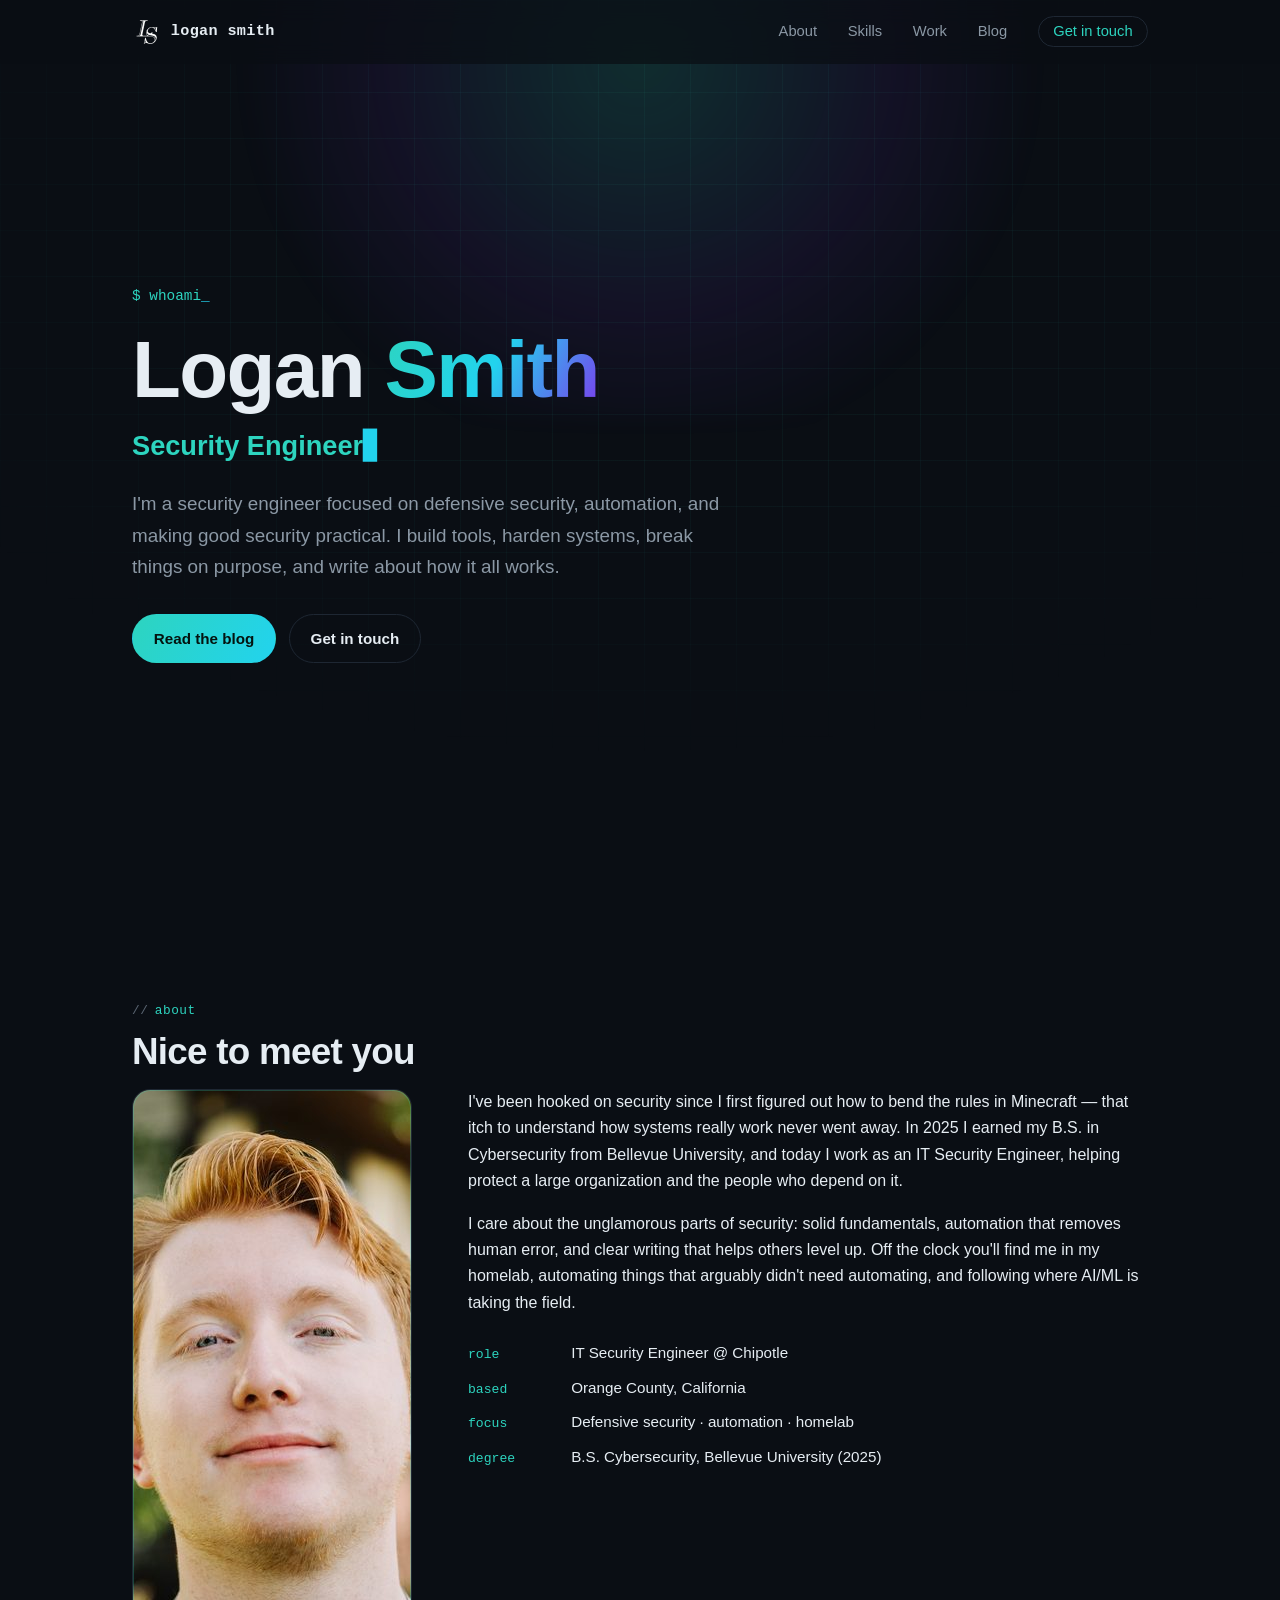
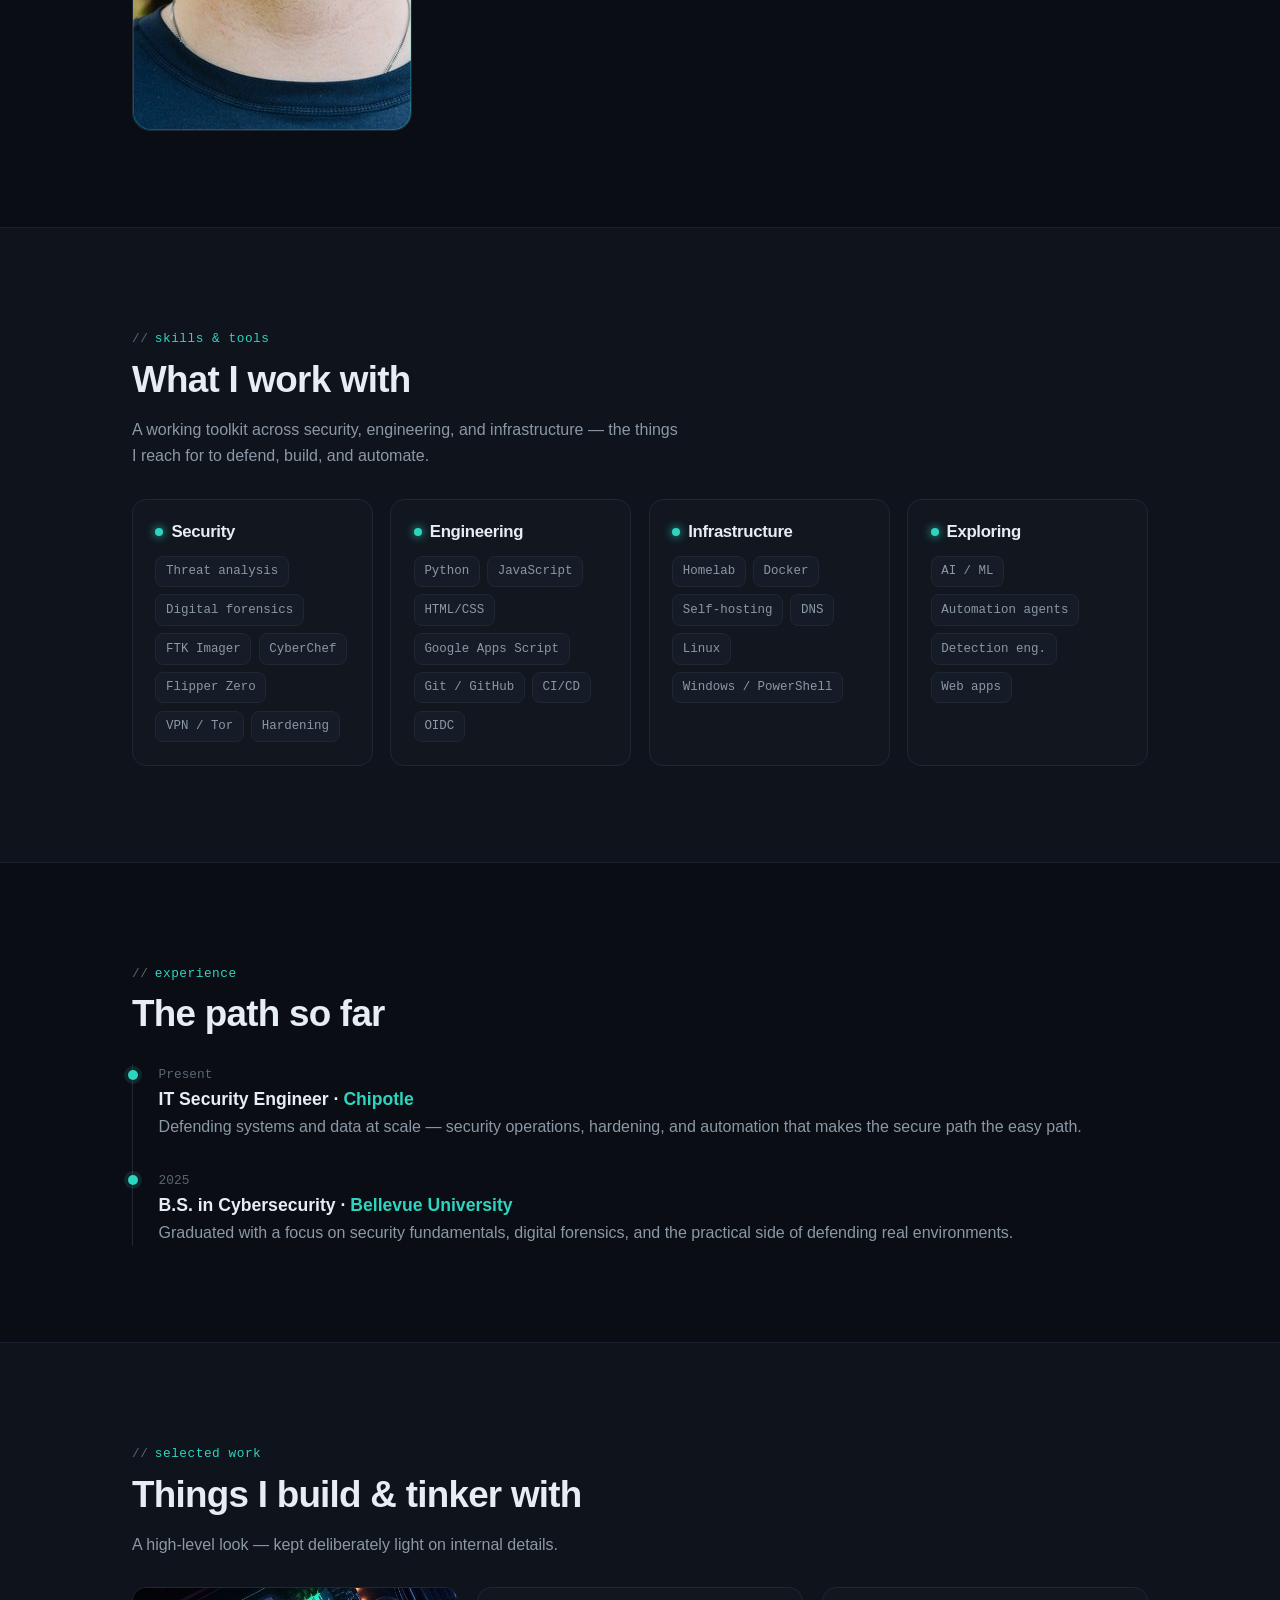
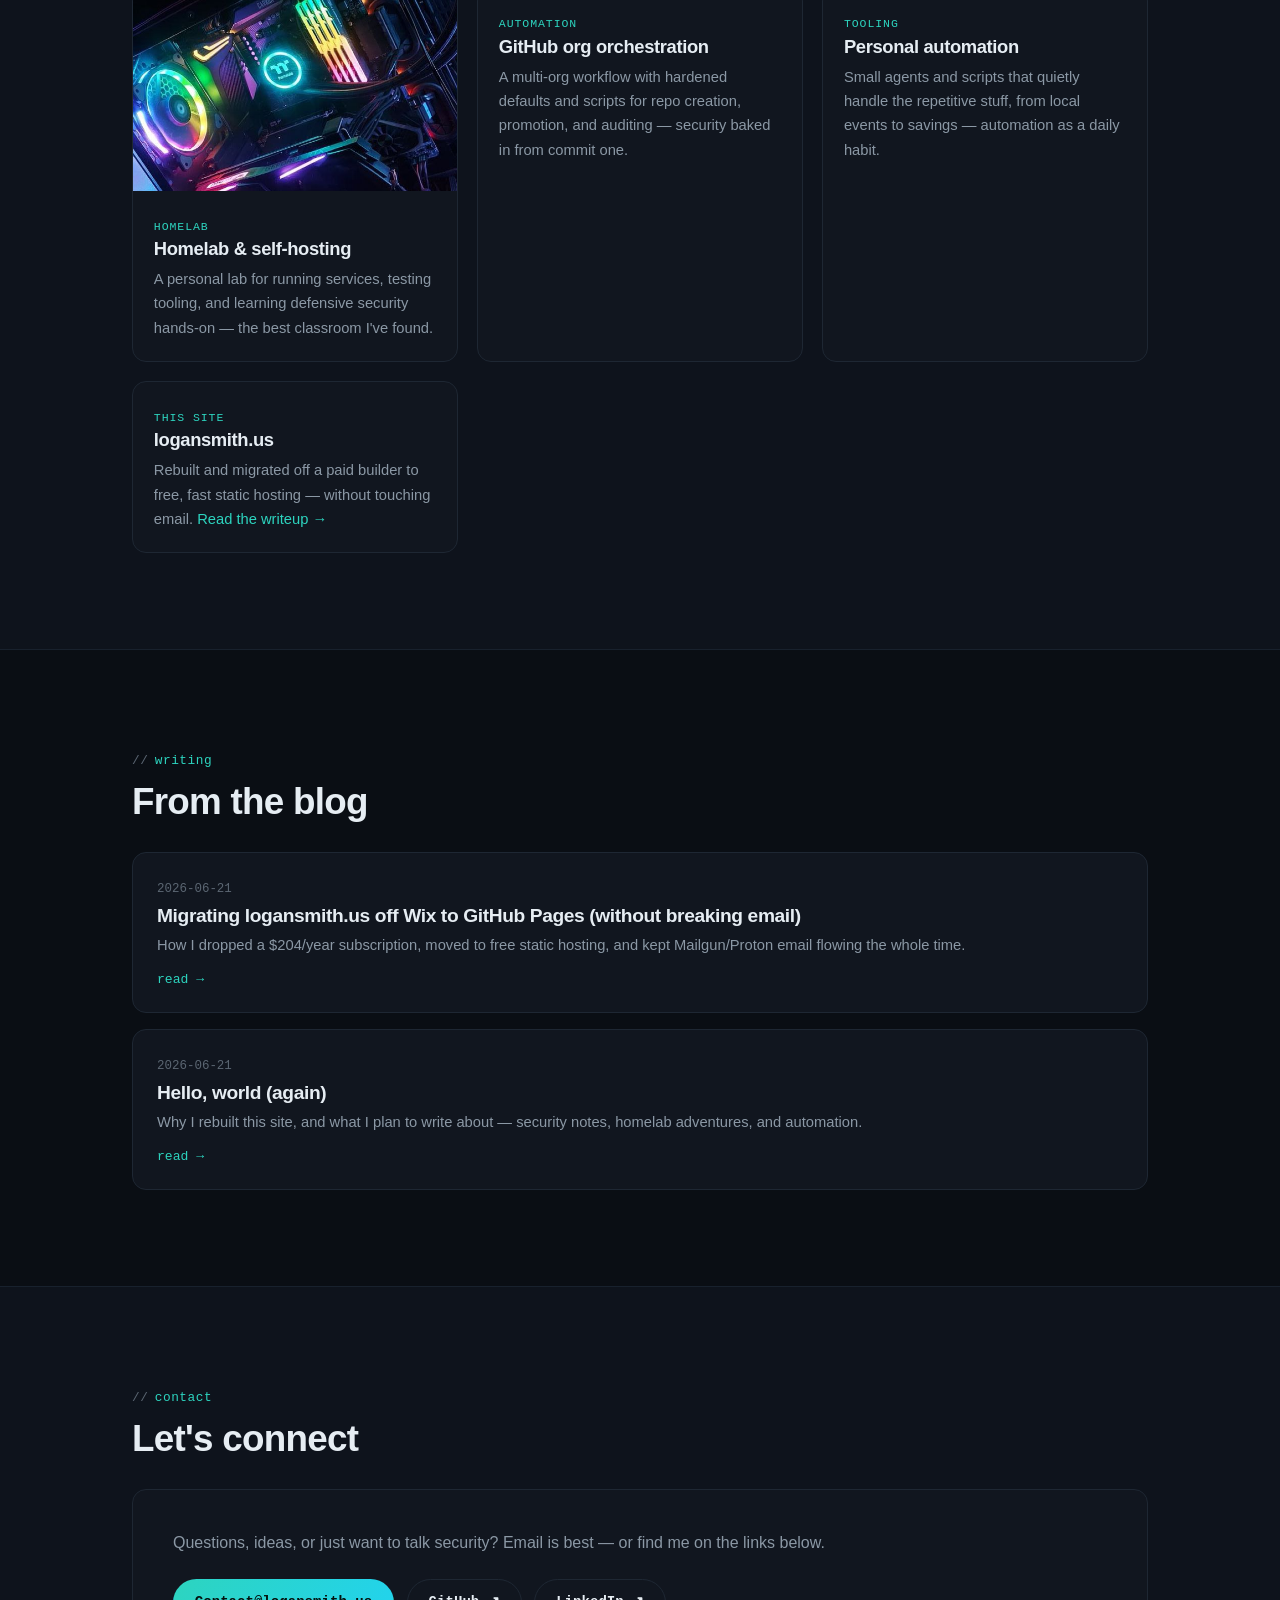
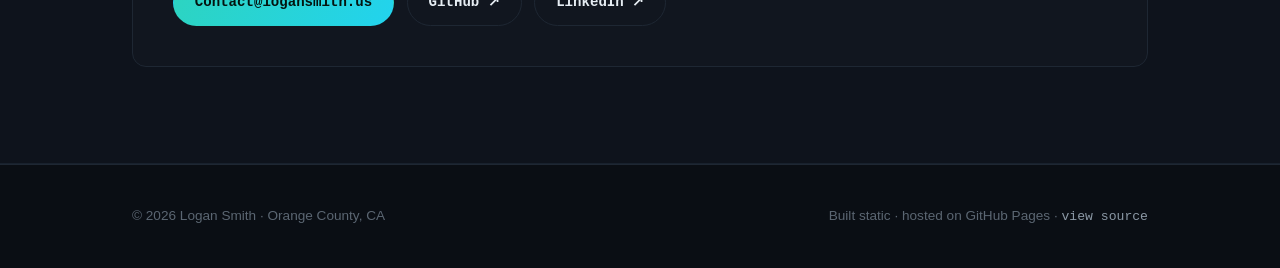
==== index.html @ 13c80b0b "Add files via upload" ====
<!DOCTYPE html>
<html lang="en">
<head>
  <meta charset="UTF-8">
  <meta name="viewport" content="width=device-width, initial-scale=1.0">
  <title>Logan Smith — Security Engineer</title>
  <meta name="description" content="Logan Smith — IT Security Engineer based in Orange County, CA. Defensive security, automation, homelab, and writing about how it all works.">
  <meta name="theme-color" content="#0a0e14">
  <link rel="icon" type="image/png" href="favicon.png">
  <meta property="og:title" content="Logan Smith — Security Engineer">
  <meta property="og:description" content="Defensive security, automation, and homelab notes from Orange County, CA.">
  <meta property="og:type" content="website">
  <meta property="og:url" content="https://logansmith.us/">
  <link rel="stylesheet" href="style.css">
</head>
<body>
  <header class="site-header" id="header">
    <nav class="nav" aria-label="Primary">
      <a class="brand" href="/" aria-label="Logan Smith home">
        <img src="ls-logo.png" alt="">
        <span>logan&nbsp;smith</span>
      </a>
      <button class="nav-toggle" id="navToggle" aria-label="Toggle menu" aria-expanded="false" aria-controls="navLinks">
        <svg width="24" height="24" viewBox="0 0 24 24" fill="none" stroke="currentColor" stroke-width="2" stroke-linecap="round"><line x1="3" y1="6" x2="21" y2="6"/><line x1="3" y1="12" x2="21" y2="12"/><line x1="3" y1="18" x2="21" y2="18"/></svg>
      </button>
      <ul class="nav-links" id="navLinks">
        <li><a href="#about">About</a></li>
        <li><a href="#skills">Skills</a></li>
        <li><a href="#work">Work</a></li>
        <li><a href="blog.html">Blog</a></li>
        <li><a class="nav-cta" href="#contact">Get in touch</a></li>
      </ul>
    </nav>
  </header>

  <main>
    <!-- HERO -->
    <section class="hero" id="top">
      <div class="hero-bg" aria-hidden="true"></div>
      <div class="container">
        <p class="hero-kicker">$ whoami<span class="blink">_</span></p>
        <h1>Logan <span class="grad">Smith</span></h1>
        <div class="typed-wrap"><span class="typed" id="typed"></span><span class="cursor">▋</span></div>
        <p class="lead">I'm a security engineer focused on defensive security, automation, and making good security practical. I build tools, harden systems, break things on purpose, and write about how it all works.</p>
        <div class="hero-actions">
          <a class="btn btn-primary" href="blog.html">Read the blog</a>
          <a class="btn btn-ghost" href="#contact">Get in touch</a>
        </div>
      </div>
    </section>

    <!-- ABOUT -->
    <section id="about">
      <div class="container">
        <p class="label">about</p>
        <h2>Nice to meet you</h2>
        <div class="about-grid reveal">
          <div class="headshot"><img src="profile.jpg" alt="Portrait of Logan Smith" width="640" height="640"></div>
          <div class="about-body">
            <p>I've been hooked on security since I first figured out how to bend the rules in Minecraft — that itch to understand how systems really work never went away. In 2025 I earned my B.S. in Cybersecurity from Bellevue University, and today I work as an IT Security Engineer, helping protect a large organization and the people who depend on it.</p>
            <p>I care about the unglamorous parts of security: solid fundamentals, automation that removes human error, and clear writing that helps others level up. Off the clock you'll find me in my homelab, automating things that arguably didn't need automating, and following where AI/ML is taking the field.</p>
            <ul class="facts">
              <li><span class="k">role</span><span>IT Security Engineer @ Chipotle</span></li>
              <li><span class="k">based</span><span>Orange County, California</span></li>
              <li><span class="k">focus</span><span>Defensive security · automation · homelab</span></li>
              <li><span class="k">degree</span><span>B.S. Cybersecurity, Bellevue University (2025)</span></li>
            </ul>
          </div>
        </div>
      </div>
    </section>

    <!-- SKILLS -->
    <section id="skills" class="section-soft">
      <div class="container">
        <p class="label">skills &amp; tools</p>
        <h2>What I work with</h2>
        <p class="lead-2">A working toolkit across security, engineering, and infrastructure — the things I reach for to defend, build, and automate.</p>
        <div class="skill-groups">
          <div class="skill-card reveal">
            <h3><span class="dot"></span>Security</h3>
            <div class="chips">
              <span class="chip">Threat analysis</span><span class="chip">Digital forensics</span><span class="chip">FTK Imager</span><span class="chip">CyberChef</span><span class="chip">Flipper Zero</span><span class="chip">VPN / Tor</span><span class="chip">Hardening</span>
            </div>
          </div>
          <div class="skill-card reveal">
            <h3><span class="dot"></span>Engineering</h3>
            <div class="chips">
              <span class="chip">Python</span><span class="chip">JavaScript</span><span class="chip">HTML/CSS</span><span class="chip">Google Apps Script</span><span class="chip">Git / GitHub</span><span class="chip">CI/CD</span><span class="chip">OIDC</span>
            </div>
          </div>
          <div class="skill-card reveal">
            <h3><span class="dot"></span>Infrastructure</h3>
            <div class="chips">
              <span class="chip">Homelab</span><span class="chip">Docker</span><span class="chip">Self-hosting</span><span class="chip">DNS</span><span class="chip">Linux</span><span class="chip">Windows / PowerShell</span>
            </div>
          </div>
          <div class="skill-card reveal">
            <h3><span class="dot"></span>Exploring</h3>
            <div class="chips">
              <span class="chip">AI / ML</span><span class="chip">Automation agents</span><span class="chip">Detection eng.</span><span class="chip">Web apps</span>
            </div>
          </div>
        </div>
      </div>
    </section>

    <!-- EXPERIENCE -->
    <section id="experience">
      <div class="container">
        <p class="label">experience</p>
        <h2>The path so far</h2>
        <div class="timeline reveal">
          <div class="tl-item">
            <div class="tl-when">Present</div>
            <div class="tl-role">IT Security Engineer · <span class="tl-org">Chipotle</span></div>
            <p class="muted">Defending systems and data at scale — security operations, hardening, and automation that makes the secure path the easy path.</p>
          </div>
          <div class="tl-item">
            <div class="tl-when">2025</div>
            <div class="tl-role">B.S. in Cybersecurity · <span class="tl-org">Bellevue University</span></div>
            <p class="muted">Graduated with a focus on security fundamentals, digital forensics, and the practical side of defending real environments.</p>
          </div>
        </div>
      </div>
    </section>

    <!-- WORK -->
    <section id="work" class="section-soft">
      <div class="container">
        <p class="label">selected work</p>
        <h2>Things I build &amp; tinker with</h2>
        <p class="lead-2">A high-level look — kept deliberately light on internal details.</p>
        <div class="work-grid">
          <article class="work-card reveal">
            <div class="thumb"><img src="hero.jpg" alt="A custom RGB-lit PC and homelab build" loading="lazy"></div>
            <div class="body">
              <span class="work-tag">Homelab</span>
              <h3>Homelab &amp; self-hosting</h3>
              <p>A personal lab for running services, testing tooling, and learning defensive security hands-on — the best classroom I've found.</p>
            </div>
          </article>
          <article class="work-card reveal">
            <div class="body">
              <span class="work-tag">Automation</span>
              <h3>GitHub org orchestration</h3>
              <p>A multi-org workflow with hardened defaults and scripts for repo creation, promotion, and auditing — security baked in from commit one.</p>
            </div>
          </article>
          <article class="work-card reveal">
            <div class="body">
              <span class="work-tag">Tooling</span>
              <h3>Personal automation</h3>
              <p>Small agents and scripts that quietly handle the repetitive stuff, from local events to savings — automation as a daily habit.</p>
            </div>
          </article>
          <article class="work-card reveal">
            <div class="body">
              <span class="work-tag">This site</span>
              <h3>logansmith.us</h3>
              <p>Rebuilt and migrated off a paid builder to free, fast static hosting — without touching email. <a href="post-wix-to-github.html">Read the writeup →</a></p>
            </div>
          </article>
        </div>
      </div>
    </section>

    <!-- BLOG TEASER -->
    <section id="blog">
      <div class="container">
        <p class="label">writing</p>
        <h2>From the blog</h2>
        <div class="post-list">
          <a class="post-item reveal" href="post-wix-to-github.html">
            <span class="date">2026-06-21</span>
            <h3>Migrating logansmith.us off Wix to GitHub Pages (without breaking email)</h3>
            <p>How I dropped a $204/year subscription, moved to free static hosting, and kept Mailgun/Proton email flowing the whole time.</p>
            <span class="more">read →</span>
          </a>
          <a class="post-item reveal" href="post-welcome.html">
            <span class="date">2026-06-21</span>
            <h3>Hello, world (again)</h3>
            <p>Why I rebuilt this site, and what I plan to write about — security notes, homelab adventures, and automation.</p>
            <span class="more">read →</span>
          </a>
        </div>
      </div>
    </section>

    <!-- CONTACT -->
    <section id="contact" class="section-soft">
      <div class="container">
        <p class="label">contact</p>
        <h2>Let's connect</h2>
        <div class="contact-card reveal">
          <p class="muted">Questions, ideas, or just want to talk security? Email is best — or find me on the links below.</p>
          <div class="contact-actions">
            <a class="btn btn-primary" href="mailto:Contact@logansmith.us">Contact@logansmith.us</a>
            <a class="btn btn-ghost" href="https://github.com/Logans415" target="_blank" rel="noopener">GitHub ↗</a>
            <a class="btn btn-ghost" href="https://www.linkedin.com/in/logans415/" target="_blank" rel="noopener">LinkedIn ↗</a>
          </div>
        </div>
      </div>
    </section>
  </main>

  <footer class="site-footer">
    <div class="container">
      <span>© <span id="year"></span> Logan Smith · Orange County, CA</span>
      <span>Built static · hosted on GitHub Pages · <a href="https://github.com/Logans415/logansmith-us" target="_blank" rel="noopener">view source</a></span>
    </div>
  </footer>

  <script src="script.js"></script>
</body>
</html>
---- style.css ----
/* ============================================================
   logansmith.us — dark security/tech theme
   System fonts only (no external CDNs). Built for speed + privacy.
   ============================================================ */

:root {
  --bg: #0a0e14;
  --bg-soft: #0e131c;
  --surface: #11161f;
  --surface-2: #151c27;
  --border: #1e2733;
  --border-soft: #18212d;
  --text: #e6edf3;
  --muted: #8b98a5;
  --muted-2: #5b6672;
  --accent: #2dd4bf;
  --accent-2: #22d3ee;
  --accent-3: #7c3aed;
  --danger: #f43f5e;
  --maxw: 1080px;
  --mono: ui-monospace, "JetBrains Mono", "SF Mono", Menlo, Consolas, "Liberation Mono", monospace;
  --sans: -apple-system, BlinkMacSystemFont, "Segoe UI", Roboto, Helvetica, Arial, sans-serif;
  --radius: 14px;
  --header-h: 64px;
}

* { box-sizing: border-box; margin: 0; padding: 0; }
html { scroll-behavior: smooth; scroll-padding-top: calc(var(--header-h) + 16px); -webkit-text-size-adjust: 100%; }

body {
  font-family: var(--sans);
  background: var(--bg);
  color: var(--text);
  line-height: 1.65;
  -webkit-font-smoothing: antialiased;
  overflow-x: hidden;
}

a { color: var(--accent); text-decoration: none; transition: color .15s ease; }
a:hover { color: var(--accent-2); }
img { max-width: 100%; display: block; }
::selection { background: rgba(45,212,191,.25); }

:focus-visible { outline: 2px solid var(--accent); outline-offset: 3px; border-radius: 4px; }

.container { width: 100%; max-width: var(--maxw); margin: 0 auto; padding: 0 clamp(1.1rem, 4vw, 2rem); }

/* ---------- Mono section label ---------- */
.label {
  font-family: var(--mono);
  font-size: .8rem;
  letter-spacing: .04em;
  color: var(--accent);
  margin-bottom: .6rem;
  display: inline-flex;
  align-items: center;
  gap: .4rem;
}
.label::before { content: "//"; color: var(--muted-2); }

h1, h2, h3 { line-height: 1.15; font-weight: 700; letter-spacing: -.02em; }
section h2 { font-size: clamp(1.6rem, 4vw, 2.3rem); margin-bottom: 1rem; }
.muted { color: var(--muted); }

/* ---------- Header / nav ---------- */
.site-header {
  position: fixed; inset: 0 0 auto 0; height: var(--header-h); z-index: 100;
  display: flex; align-items: center;
  background: rgba(10,14,20,.72);
  backdrop-filter: blur(12px);
  border-bottom: 1px solid transparent;
  transition: border-color .25s ease, background .25s ease;
}
.site-header.scrolled { border-bottom-color: var(--border); }
.nav { display: flex; align-items: center; justify-content: space-between; width: 100%; max-width: var(--maxw); margin: 0 auto; padding: 0 clamp(1.1rem, 4vw, 2rem); }
.brand { display: flex; align-items: center; gap: .55rem; font-weight: 700; letter-spacing: .02em; color: var(--text); }
.brand img { width: 30px; height: 30px; }
.brand span { font-family: var(--mono); font-size: .95rem; }
.nav-links { display: flex; align-items: center; gap: clamp(1rem, 2.4vw, 2rem); list-style: none; }
.nav-links a { color: var(--muted); font-size: .92rem; font-weight: 500; }
.nav-links a:hover { color: var(--text); }
.nav-cta { color: var(--accent) !important; border: 1px solid var(--border); padding: .4rem .9rem; border-radius: 999px; }
.nav-cta:hover { border-color: var(--accent); background: rgba(45,212,191,.08); }
.nav-toggle { display: none; background: none; border: 0; color: var(--text); cursor: pointer; padding: .4rem; }

/* ---------- Hero ---------- */
.hero {
  position: relative; min-height: 100vh; display: flex; align-items: center;
  padding: calc(var(--header-h) + 3rem) 0 4rem;
  overflow: hidden;
}
.hero-bg { position: absolute; inset: 0; z-index: 0; }
.hero-bg::before { /* grid */
  content: ""; position: absolute; inset: 0;
  background-image: linear-gradient(rgba(45,212,191,.05) 1px, transparent 1px),
                    linear-gradient(90deg, rgba(45,212,191,.05) 1px, transparent 1px);
  background-size: 46px 46px;
  mask-image: radial-gradient(ellipse 80% 70% at 50% 30%, #000 35%, transparent 78%);
  -webkit-mask-image: radial-gradient(ellipse 80% 70% at 50% 30%, #000 35%, transparent 78%);
}
.hero-bg::after { /* glow */
  content: ""; position: absolute; top: -20%; left: 50%; transform: translateX(-50%);
  width: 900px; height: 600px; max-width: 120vw;
  background: radial-gradient(circle at 50% 40%, rgba(45,212,191,.16), rgba(124,58,237,.08) 45%, transparent 70%);
  filter: blur(10px);
}
.hero .container { position: relative; z-index: 1; }
.hero-kicker { font-family: var(--mono); color: var(--accent); font-size: .9rem; margin-bottom: 1rem; }
.hero-kicker .blink { color: var(--accent-2); animation: blink 1.1s steps(1) infinite; }
.hero h1 { font-size: clamp(2.6rem, 8vw, 5rem); margin-bottom: .5rem; }
.hero h1 .grad { background: linear-gradient(120deg, var(--accent), var(--accent-2) 50%, var(--accent-3)); -webkit-background-clip: text; background-clip: text; color: transparent; }
.typed-wrap { font-size: clamp(1.1rem, 3.4vw, 1.7rem); font-weight: 600; color: var(--text); min-height: 1.6em; }
.typed { color: var(--accent); }
.cursor { display: inline-block; width: .6ch; color: var(--accent-2); animation: blink 1.1s steps(1) infinite; }
.hero p.lead { color: var(--muted); font-size: clamp(1rem, 2.2vw, 1.18rem); max-width: 58ch; margin: 1.2rem 0 2rem; }
.hero-actions { display: flex; flex-wrap: wrap; gap: .8rem; }

/* ---------- Buttons ---------- */
.btn { display: inline-flex; align-items: center; gap: .5rem; font-weight: 600; font-size: .95rem; padding: .7rem 1.3rem; border-radius: 999px; border: 1px solid var(--border); cursor: pointer; transition: all .18s ease; }
.btn-primary { background: linear-gradient(120deg, var(--accent), var(--accent-2)); color: #04130f; border-color: transparent; }
.btn-primary:hover { color: #04130f; transform: translateY(-2px); box-shadow: 0 10px 30px -10px rgba(45,212,191,.5); }
.btn-ghost { color: var(--text); background: transparent; }
.btn-ghost:hover { color: var(--text); border-color: var(--accent); background: rgba(45,212,191,.06); }

/* ---------- Sections ---------- */
section { padding: clamp(3.5rem, 9vw, 6rem) 0; position: relative; }
.section-soft { background: var(--bg-soft); border-block: 1px solid var(--border-soft); }
.lead-2 { color: var(--muted); max-width: 62ch; }

/* About */
.about-grid { display: grid; grid-template-columns: 280px 1fr; gap: clamp(1.5rem, 5vw, 3.5rem); align-items: start; }
.headshot { position: relative; border-radius: 18px; overflow: hidden; border: 1px solid var(--border); }
.headshot img { width: 100%; aspect-ratio: 1; object-fit: cover; }
.headshot::after { content: ""; position: absolute; inset: 0; box-shadow: inset 0 0 0 1px rgba(45,212,191,.25); border-radius: 18px; pointer-events: none; }
.about-body p + p { margin-top: 1rem; }
.facts { list-style: none; margin-top: 1.5rem; display: grid; gap: .55rem; }
.facts li { display: flex; gap: .7rem; align-items: baseline; font-size: .95rem; }
.facts .k { font-family: var(--mono); color: var(--accent); font-size: .82rem; min-width: 92px; }

/* Skills */
.skill-groups { display: grid; grid-template-columns: repeat(auto-fit, minmax(230px, 1fr)); gap: 1.1rem; margin-top: 1.8rem; }
.skill-card { background: var(--surface); border: 1px solid var(--border); border-radius: var(--radius); padding: 1.4rem; transition: transform .18s ease, border-color .18s ease; }
.skill-card:hover { transform: translateY(-3px); border-color: rgba(45,212,191,.4); }
.skill-card h3 { font-size: 1.05rem; margin-bottom: .9rem; display: flex; align-items: center; gap: .5rem; }
.skill-card h3 .dot { width: 8px; height: 8px; border-radius: 50%; background: var(--accent); box-shadow: 0 0 10px var(--accent); }
.chips { display: flex; flex-wrap: wrap; gap: .45rem; }
.chip { font-family: var(--mono); font-size: .78rem; color: var(--muted); background: var(--surface-2); border: 1px solid var(--border); border-radius: 8px; padding: .28rem .6rem; }

/* Timeline */
.timeline { margin-top: 1.8rem; border-left: 1px solid var(--border); padding-left: 1.6rem; display: grid; gap: 1.8rem; }
.tl-item { position: relative; }
.tl-item::before { content: ""; position: absolute; left: calc(-1.6rem - 5px); top: .35rem; width: 10px; height: 10px; border-radius: 50%; background: var(--accent); box-shadow: 0 0 0 4px rgba(45,212,191,.12); }
.tl-when { font-family: var(--mono); font-size: .8rem; color: var(--muted-2); }
.tl-role { font-weight: 700; font-size: 1.1rem; }
.tl-org { color: var(--accent); font-weight: 600; }

/* Work cards */
.work-grid { display: grid; grid-template-columns: repeat(auto-fit, minmax(280px, 1fr)); gap: 1.2rem; margin-top: 1.8rem; }
.work-card { background: var(--surface); border: 1px solid var(--border); border-radius: var(--radius); overflow: hidden; display: flex; flex-direction: column; transition: transform .18s ease, border-color .18s ease; }
.work-card:hover { transform: translateY(-4px); border-color: rgba(45,212,191,.4); }
.work-card .thumb { aspect-ratio: 16/10; overflow: hidden; background: var(--surface-2); }
.work-card .thumb img { width: 100%; height: 100%; object-fit: cover; }
.work-card .body { padding: 1.3rem; }
.work-card h3 { font-size: 1.15rem; margin-bottom: .5rem; }
.work-card p { color: var(--muted); font-size: .92rem; }
.work-tag { font-family: var(--mono); font-size: .72rem; color: var(--accent); text-transform: uppercase; letter-spacing: .08em; }

/* Blog teaser / list */
.post-list { display: grid; gap: 1rem; margin-top: 1.8rem; }
.post-item { display: block; background: var(--surface); border: 1px solid var(--border); border-radius: var(--radius); padding: 1.3rem 1.5rem; transition: transform .16s ease, border-color .16s ease; }
.post-item:hover { transform: translateX(4px); border-color: rgba(45,212,191,.4); }
.post-item .date { font-family: var(--mono); font-size: .78rem; color: var(--muted-2); }
.post-item h3 { color: var(--text); font-size: 1.2rem; margin: .3rem 0 .4rem; }
.post-item p { color: var(--muted); font-size: .92rem; }
.post-item .more { color: var(--accent); font-family: var(--mono); font-size: .82rem; margin-top: .7rem; display: inline-block; }

/* Contact */
.contact-card { background: var(--surface); border: 1px solid var(--border); border-radius: var(--radius); padding: clamp(1.5rem, 4vw, 2.5rem); margin-top: 1.8rem; }
.contact-actions { display: flex; flex-wrap: wrap; gap: .8rem; margin-top: 1.4rem; }
.contact-actions .btn { font-family: var(--mono); font-size: .88rem; }

/* Footer */
.site-footer { border-top: 1px solid var(--border); padding: 2.5rem 0; color: var(--muted-2); font-size: .85rem; }
.site-footer .container { display: flex; flex-wrap: wrap; gap: .8rem 1.5rem; justify-content: space-between; align-items: center; }
.site-footer a { color: var(--muted); font-family: var(--mono); font-size: .82rem; }
.site-footer a:hover { color: var(--accent); }

/* ---------- Article (blog post + blog index) ---------- */
.page-top { padding-top: calc(var(--header-h) + 3rem); }
.article { max-width: 760px; }
.article .meta { font-family: var(--mono); font-size: .82rem; color: var(--muted-2); margin-bottom: .6rem; }
.article h1 { font-size: clamp(1.9rem, 5vw, 2.8rem); margin-bottom: 1.2rem; }
.article h2 { font-size: 1.4rem; margin: 2rem 0 .8rem; }
.article p { color: #cdd6df; margin-bottom: 1rem; }
.article ul, .article ol { color: #cdd6df; margin: 0 0 1rem 1.3rem; display: grid; gap: .4rem; }
.article code { font-family: var(--mono); font-size: .86em; background: var(--surface-2); border: 1px solid var(--border); padding: .12rem .4rem; border-radius: 6px; color: var(--accent-2); }
.article pre { background: var(--surface); border: 1px solid var(--border); border-radius: 12px; padding: 1.1rem 1.2rem; overflow-x: auto; margin: 0 0 1.2rem; }
.article pre code { background: none; border: 0; padding: 0; color: #cdd6df; }
.article blockquote { border-left: 3px solid var(--accent); padding: .3rem 0 .3rem 1.1rem; color: var(--muted); margin: 0 0 1.2rem; }
.back-link { font-family: var(--mono); font-size: .85rem; color: var(--muted); display: inline-block; margin-bottom: 1.6rem; }
.back-link:hover { color: var(--accent); }

/* ---------- Reveal animation ---------- */
.reveal { opacity: 0; transform: translateY(18px); transition: opacity .6s ease, transform .6s ease; }
.reveal.in { opacity: 1; transform: none; }

/* ---------- Animations ---------- */
@keyframes blink { 0%,50% { opacity: 1; } 50.01%,100% { opacity: 0; } }

/* ---------- Responsive ---------- */
@media (max-width: 760px) {
  .nav-links { position: fixed; inset: var(--header-h) 0 auto 0; flex-direction: column; align-items: stretch; gap: 0; background: rgba(10,14,20,.97); backdrop-filter: blur(12px); border-bottom: 1px solid var(--border); padding: .5rem 0; transform: translateY(-130%); transition: transform .28s ease; }
  .nav-links.open { transform: none; }
  .nav-links li { border-top: 1px solid var(--border-soft); }
  .nav-links a { display: block; padding: .9rem clamp(1.1rem,4vw,2rem); }
  .nav-cta { border: 0 !important; border-radius: 0; }
  .nav-toggle { display: inline-flex; }
  .about-grid { grid-template-columns: 1fr; }
  .headshot { max-width: 240px; }
}

@media (prefers-reduced-motion: reduce) {
  * { scroll-behavior: auto !important; }
  .reveal { opacity: 1 !important; transform: none !important; transition: none !important; }
  .cursor, .blink { animation: none !important; }
}
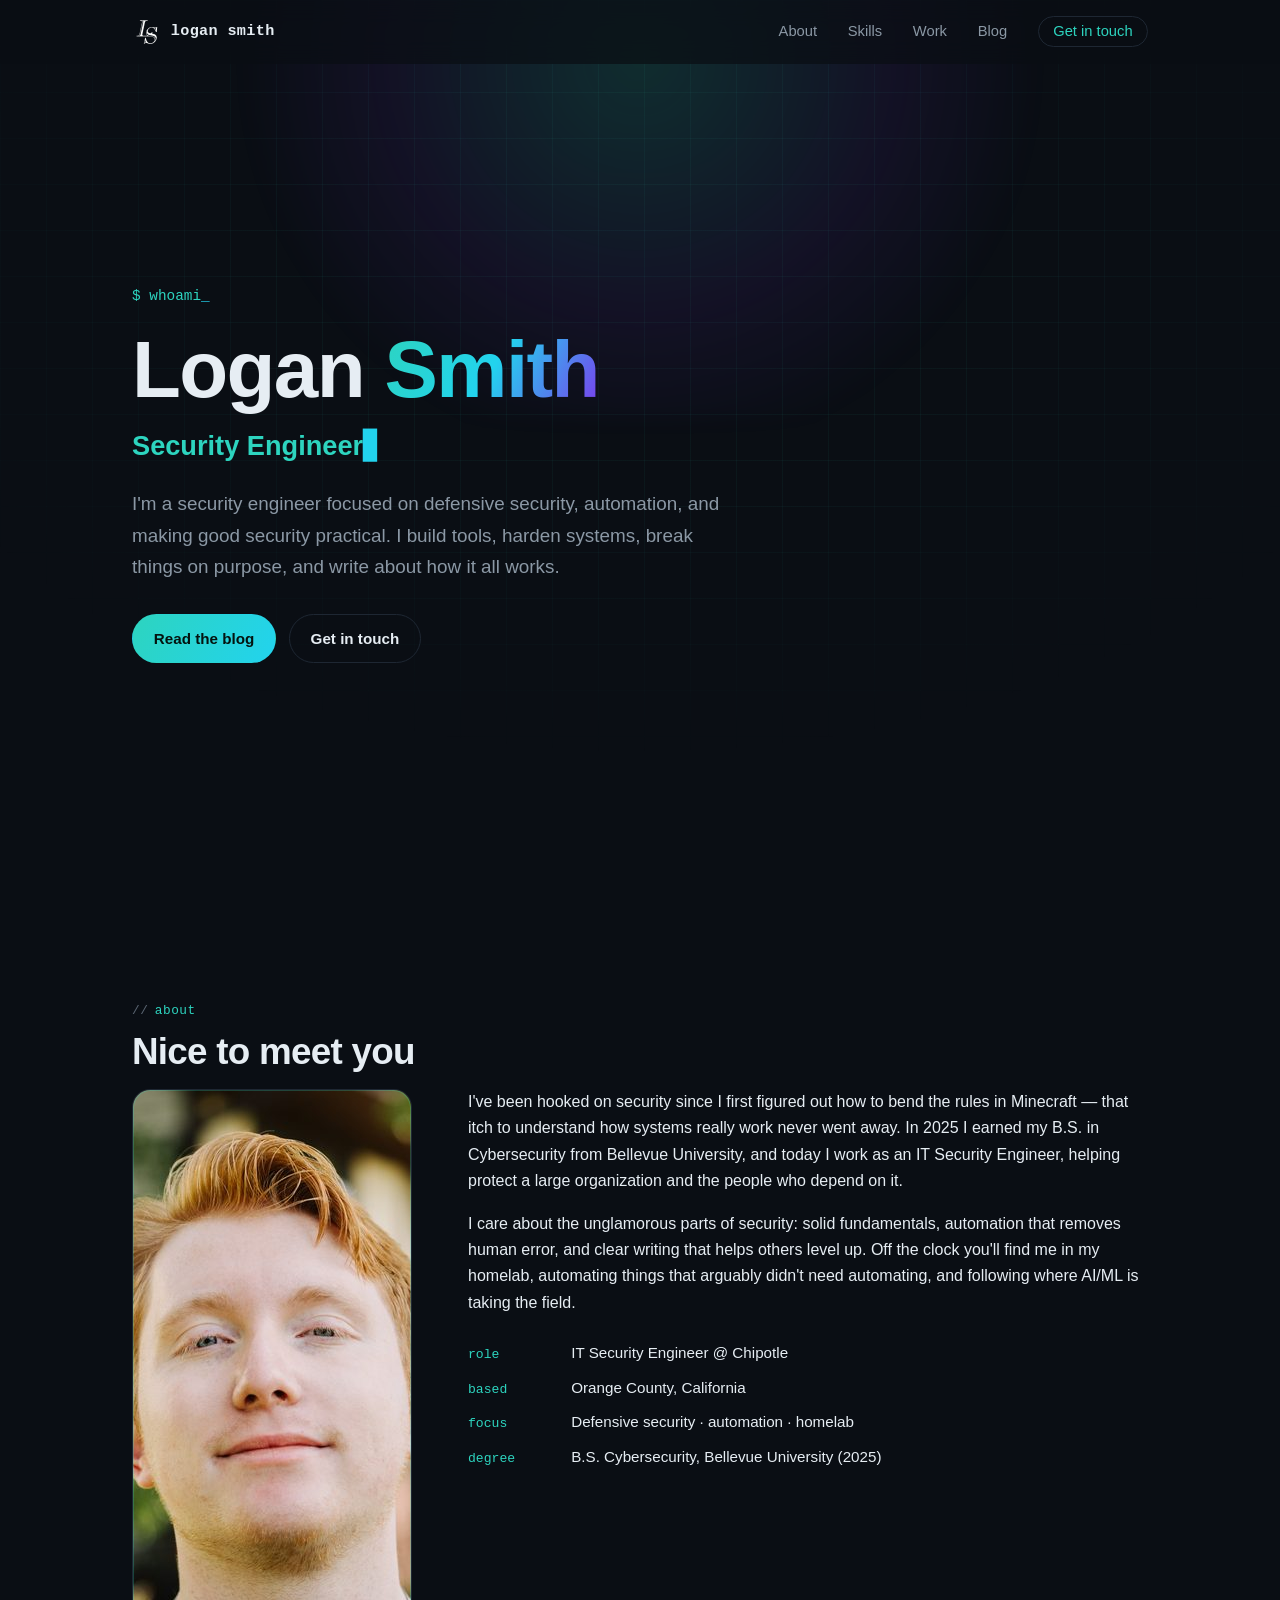
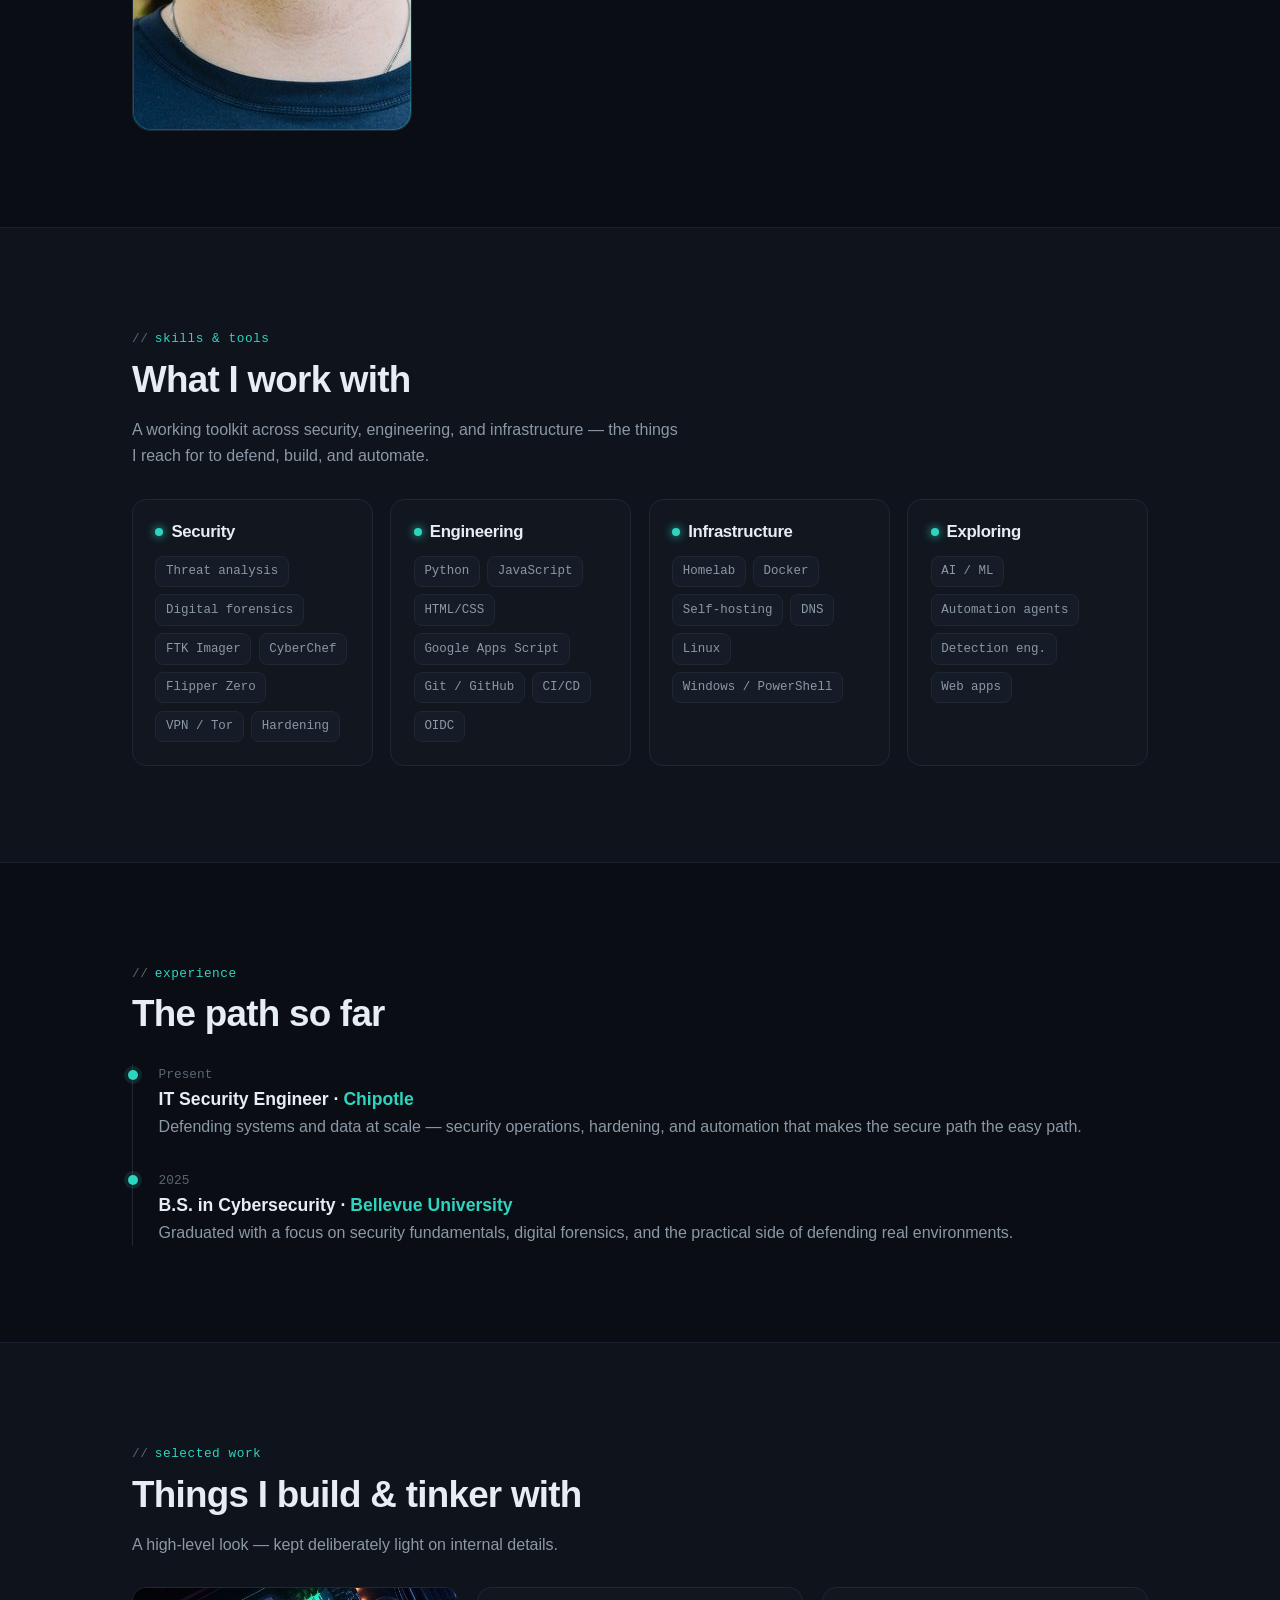
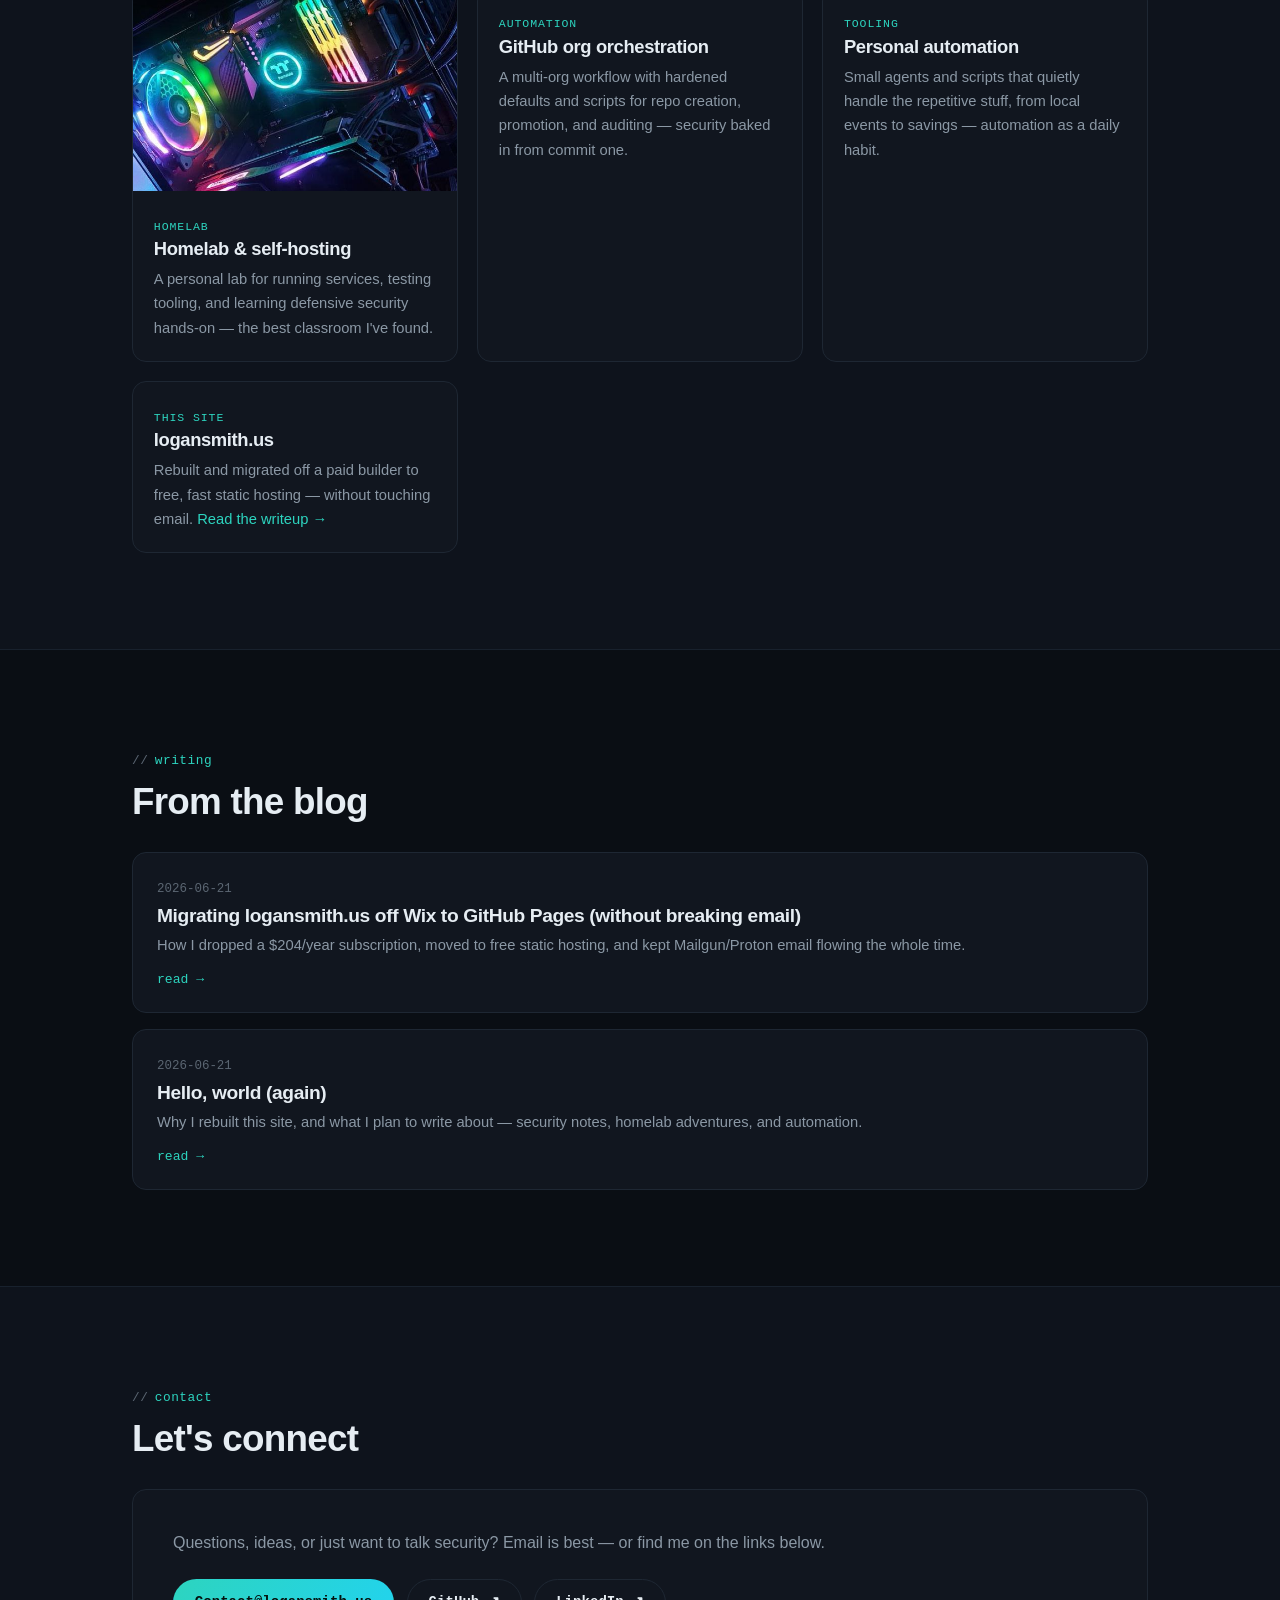
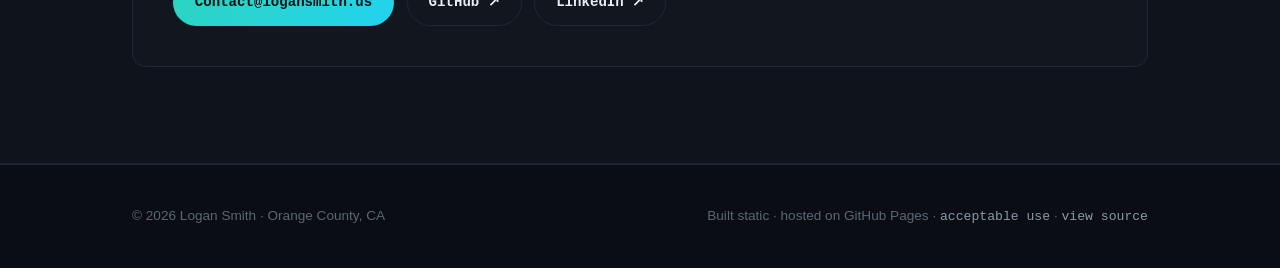
==== commit ca011fae: "Add Acceptable Use Policy - acceptable-use.html: permitted use (reading, sharing, contact), security" ====
--- a/index.html
+++ b/index.html
@@ -7,11 +7,35 @@
   <meta name="description" content="Logan Smith — IT Security Engineer based in Orange County, CA. Defensive security, automation, homelab, and writing about how it all works.">
   <meta name="theme-color" content="#0a0e14">
   <link rel="icon" type="image/png" href="favicon.png">
+  <link rel="apple-touch-icon" href="apple-touch-icon.png">
+  <link rel="manifest" href="site.webmanifest">
   <meta property="og:title" content="Logan Smith — Security Engineer">
   <meta property="og:description" content="Defensive security, automation, and homelab notes from Orange County, CA.">
   <meta property="og:type" content="website">
   <meta property="og:url" content="https://logansmith.us/">
-  <link rel="stylesheet" href="style.css">
+  <meta property="og:image" content="https://logansmith.us/profile.jpg">
+  <meta property="og:image:alt" content="Portrait of Logan Smith">
+  <meta name="twitter:card" content="summary">
+  <link rel="canonical" href="https://logansmith.us/">
+  <link rel="alternate" type="application/rss+xml" title="Logan Smith — Blog" href="https://logansmith.us/feed.xml">
+  <link rel="describedby" type="text/markdown" href="https://logansmith.us/llms.txt">
+  <link rel="stylesheet" href="style.css?v=2">
+  <script type="application/ld+json">
+  {
+    "@context": "https://schema.org",
+    "@type": "Person",
+    "name": "Logan Smith",
+    "url": "https://logansmith.us/",
+    "image": "https://logansmith.us/profile.jpg",
+    "jobTitle": "IT Security Engineer",
+    "email": "mailto:Contact@logansmith.us",
+    "homeLocation": { "@type": "Place", "name": "Orange County, California" },
+    "sameAs": [
+      "https://github.com/Logans415",
+      "https://www.linkedin.com/in/certified-nerd/"
+    ]
+  }
+  </script>
 </head>
 <body>
   <header class="site-header" id="header">
@@ -197,7 +221,7 @@
           <div class="contact-actions">
             <a class="btn btn-primary" href="mailto:Contact@logansmith.us">Contact@logansmith.us</a>
             <a class="btn btn-ghost" href="https://github.com/Logans415" target="_blank" rel="noopener">GitHub ↗</a>
-            <a class="btn btn-ghost" href="https://www.linkedin.com/in/logans415/" target="_blank" rel="noopener">LinkedIn ↗</a>
+            <a class="btn btn-ghost" href="https://www.linkedin.com/in/certified-nerd/" target="_blank" rel="noopener">LinkedIn ↗</a>
           </div>
         </div>
       </div>
@@ -207,10 +231,10 @@
   <footer class="site-footer">
     <div class="container">
       <span>© <span id="year"></span> Logan Smith · Orange County, CA</span>
-      <span>Built static · hosted on GitHub Pages · <a href="https://github.com/Logans415/logansmith-us" target="_blank" rel="noopener">view source</a></span>
+      <span>Built static · hosted on GitHub Pages · <a href="/acceptable-use.html">acceptable use</a> · <a href="https://github.com/Logans415/logansmith-us" target="_blank" rel="noopener">view source</a></span>
     </div>
   </footer>
 
-  <script src="script.js"></script>
+  <script src="script.js?v=2"></script>
 </body>
 </html>
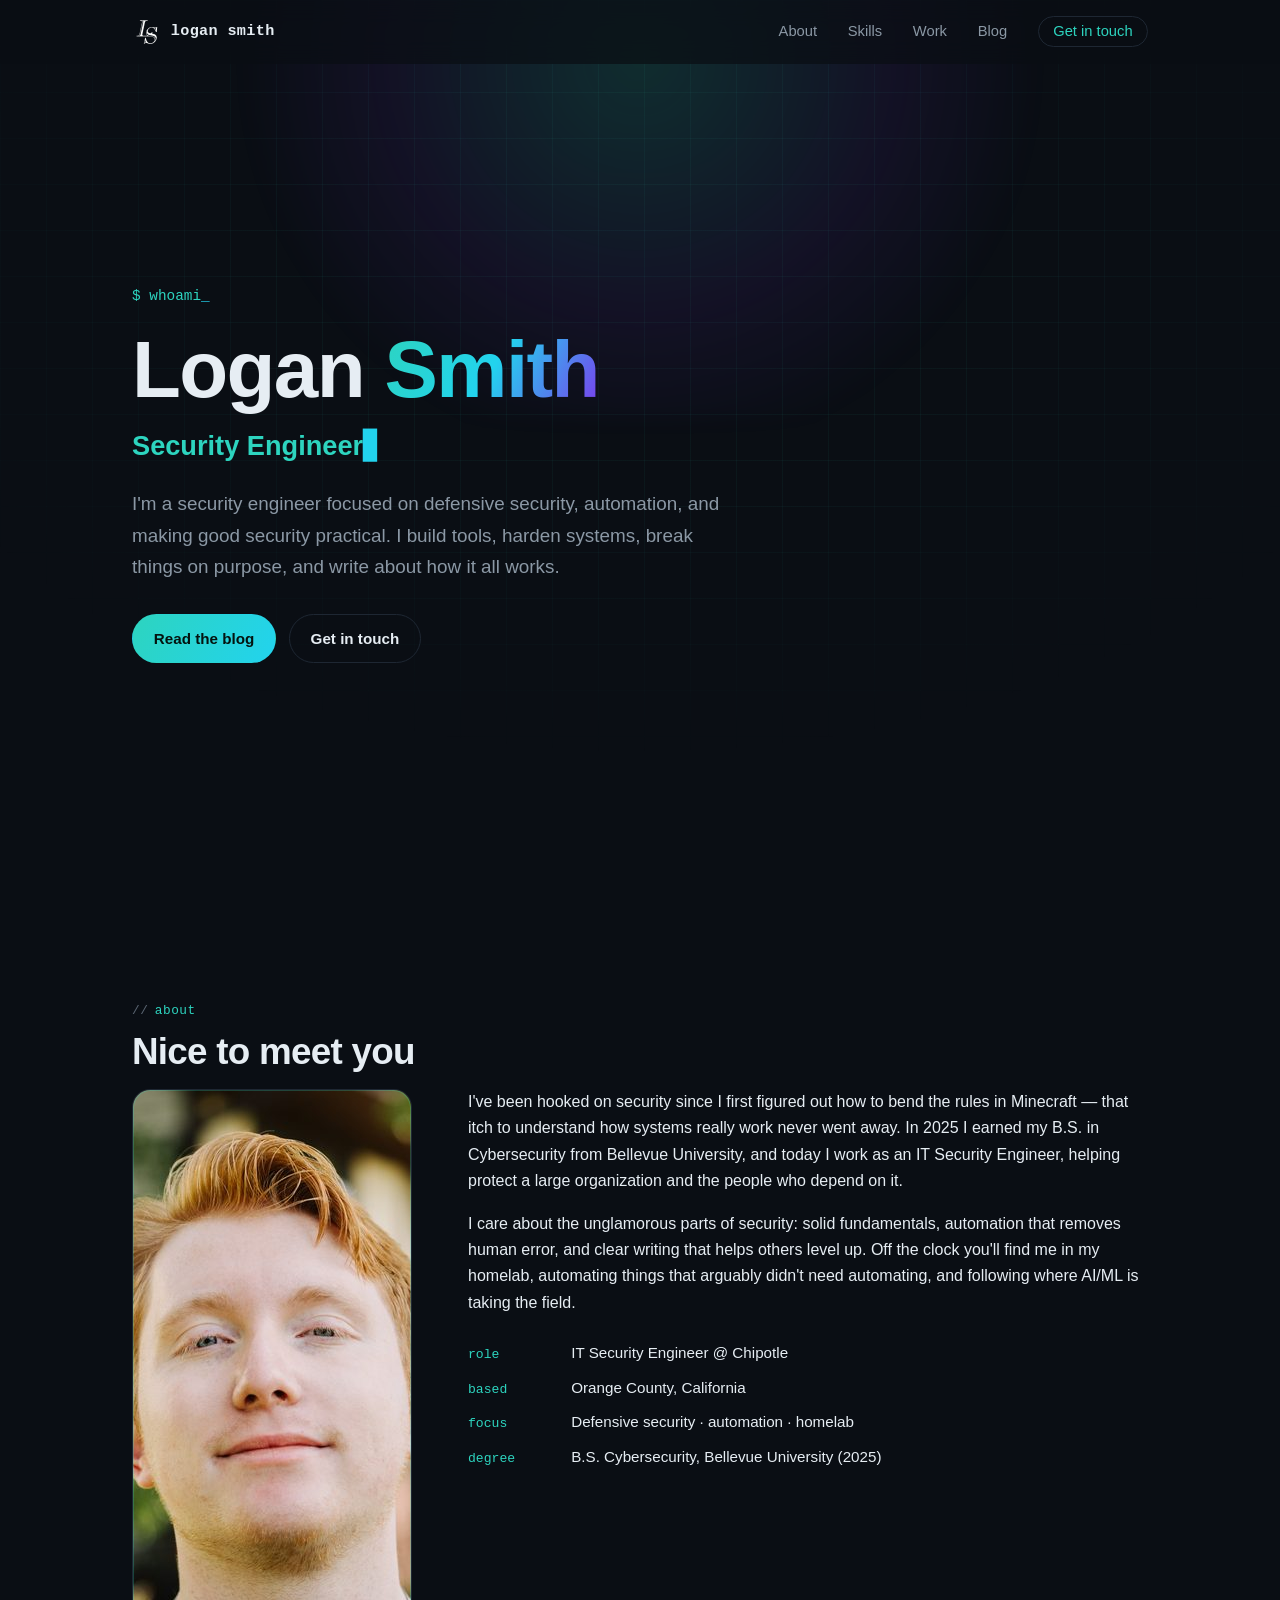
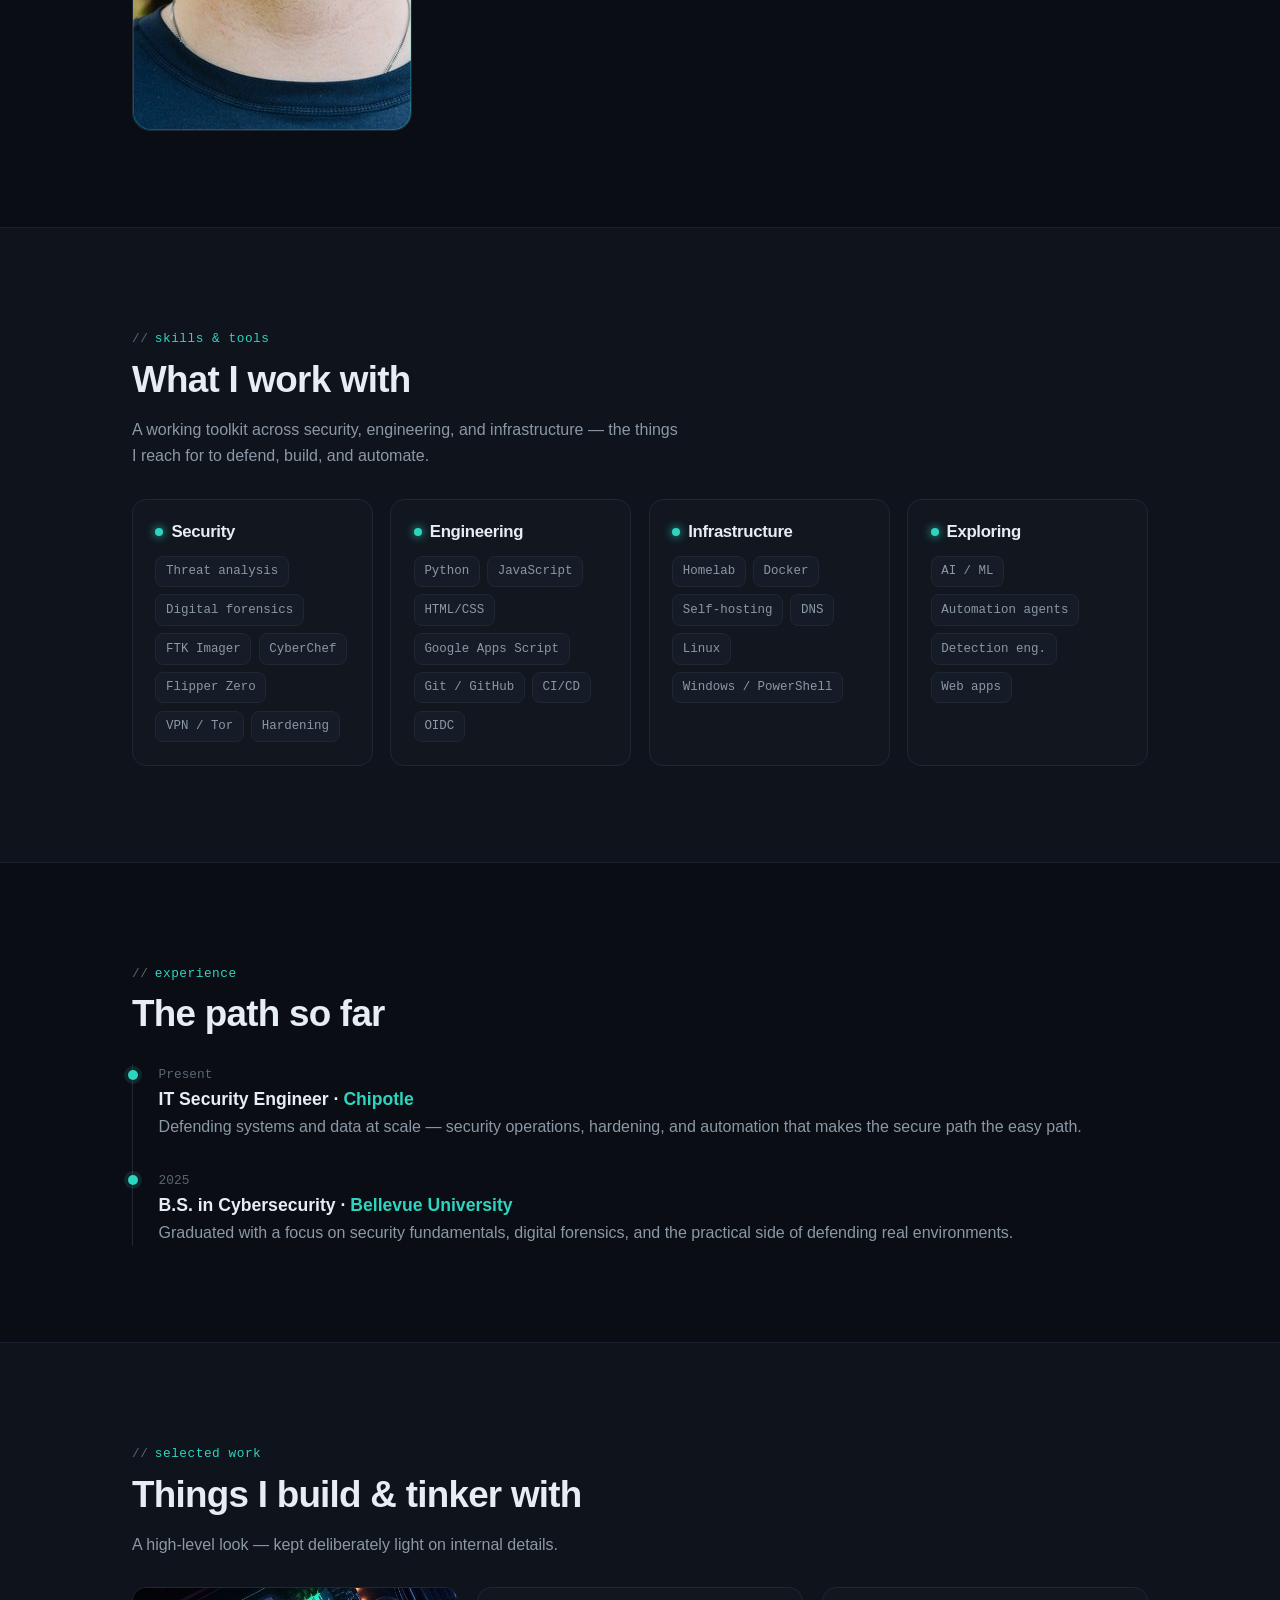
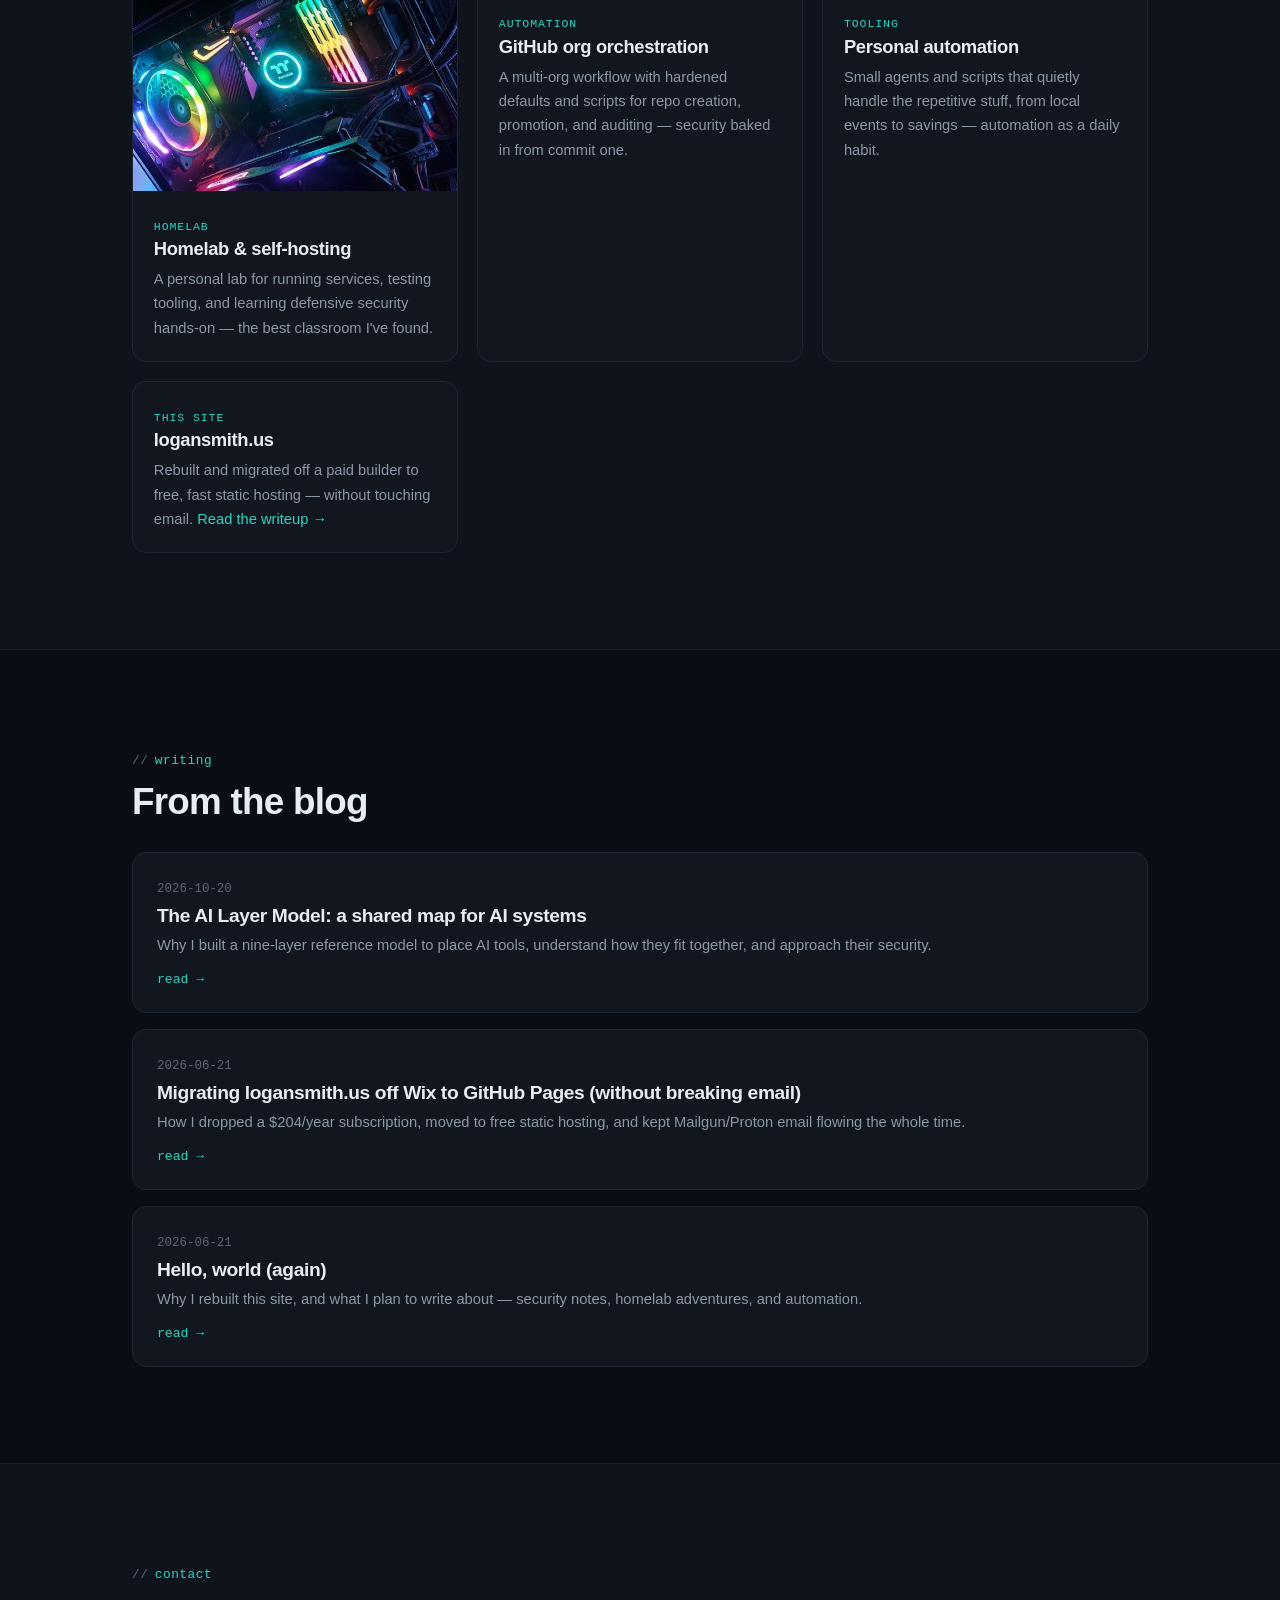
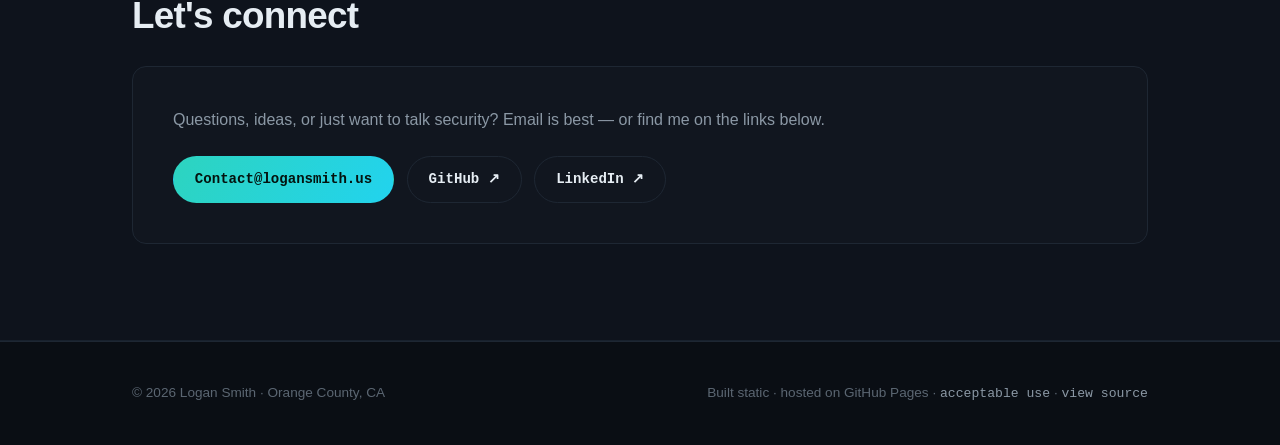
==== commit 87132348: "Publish AI Layer Model introduction" ====
--- a/index.html
+++ b/index.html
@@ -195,6 +195,12 @@
         <p class="label">writing</p>
         <h2>From the blog</h2>
         <div class="post-list">
+          <a class="post-item reveal" href="post-ai-layer-model.html">
+            <span class="date">2026-10-20</span>
+            <h3>The AI Layer Model: a shared map for AI systems</h3>
+            <p>Why I built a nine-layer reference model to place AI tools, understand how they fit together, and approach their security.</p>
+            <span class="more">read →</span>
+          </a>
           <a class="post-item reveal" href="post-wix-to-github.html">
             <span class="date">2026-06-21</span>
             <h3>Migrating logansmith.us off Wix to GitHub Pages (without breaking email)</h3>
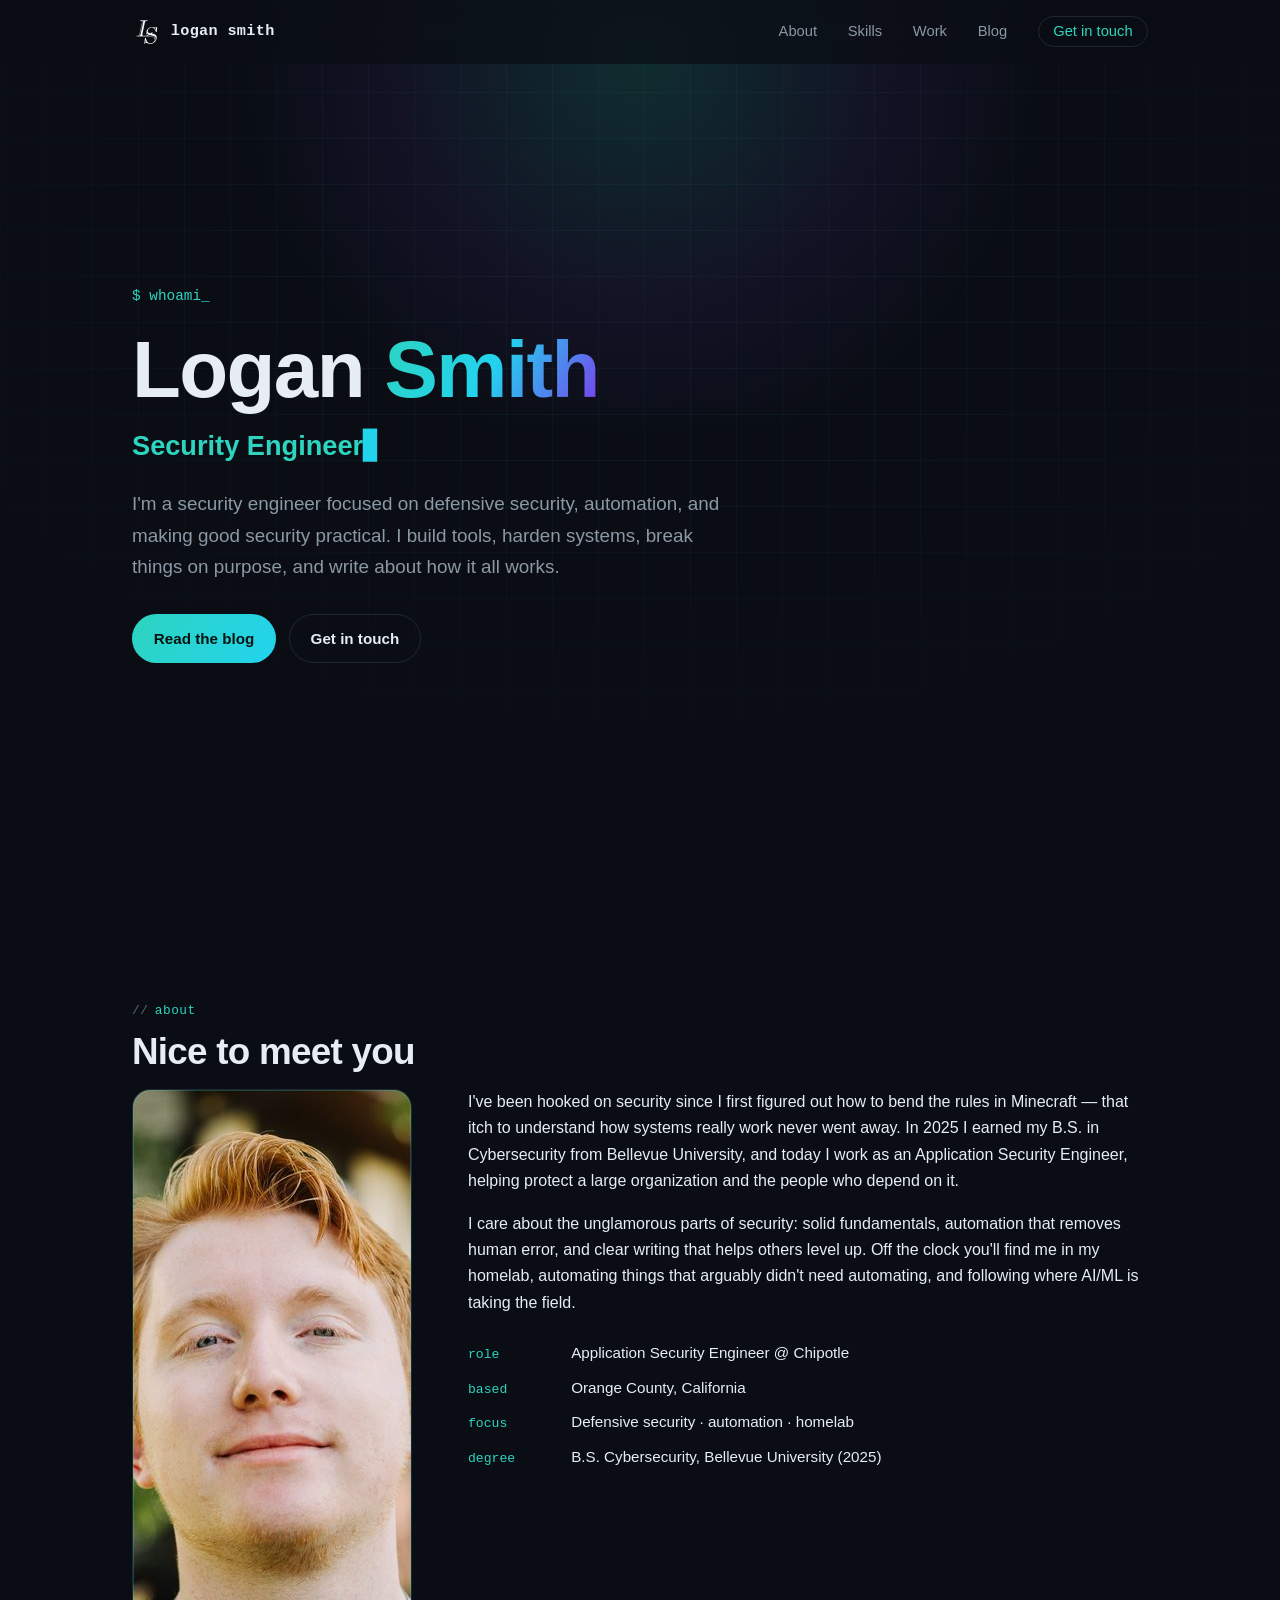
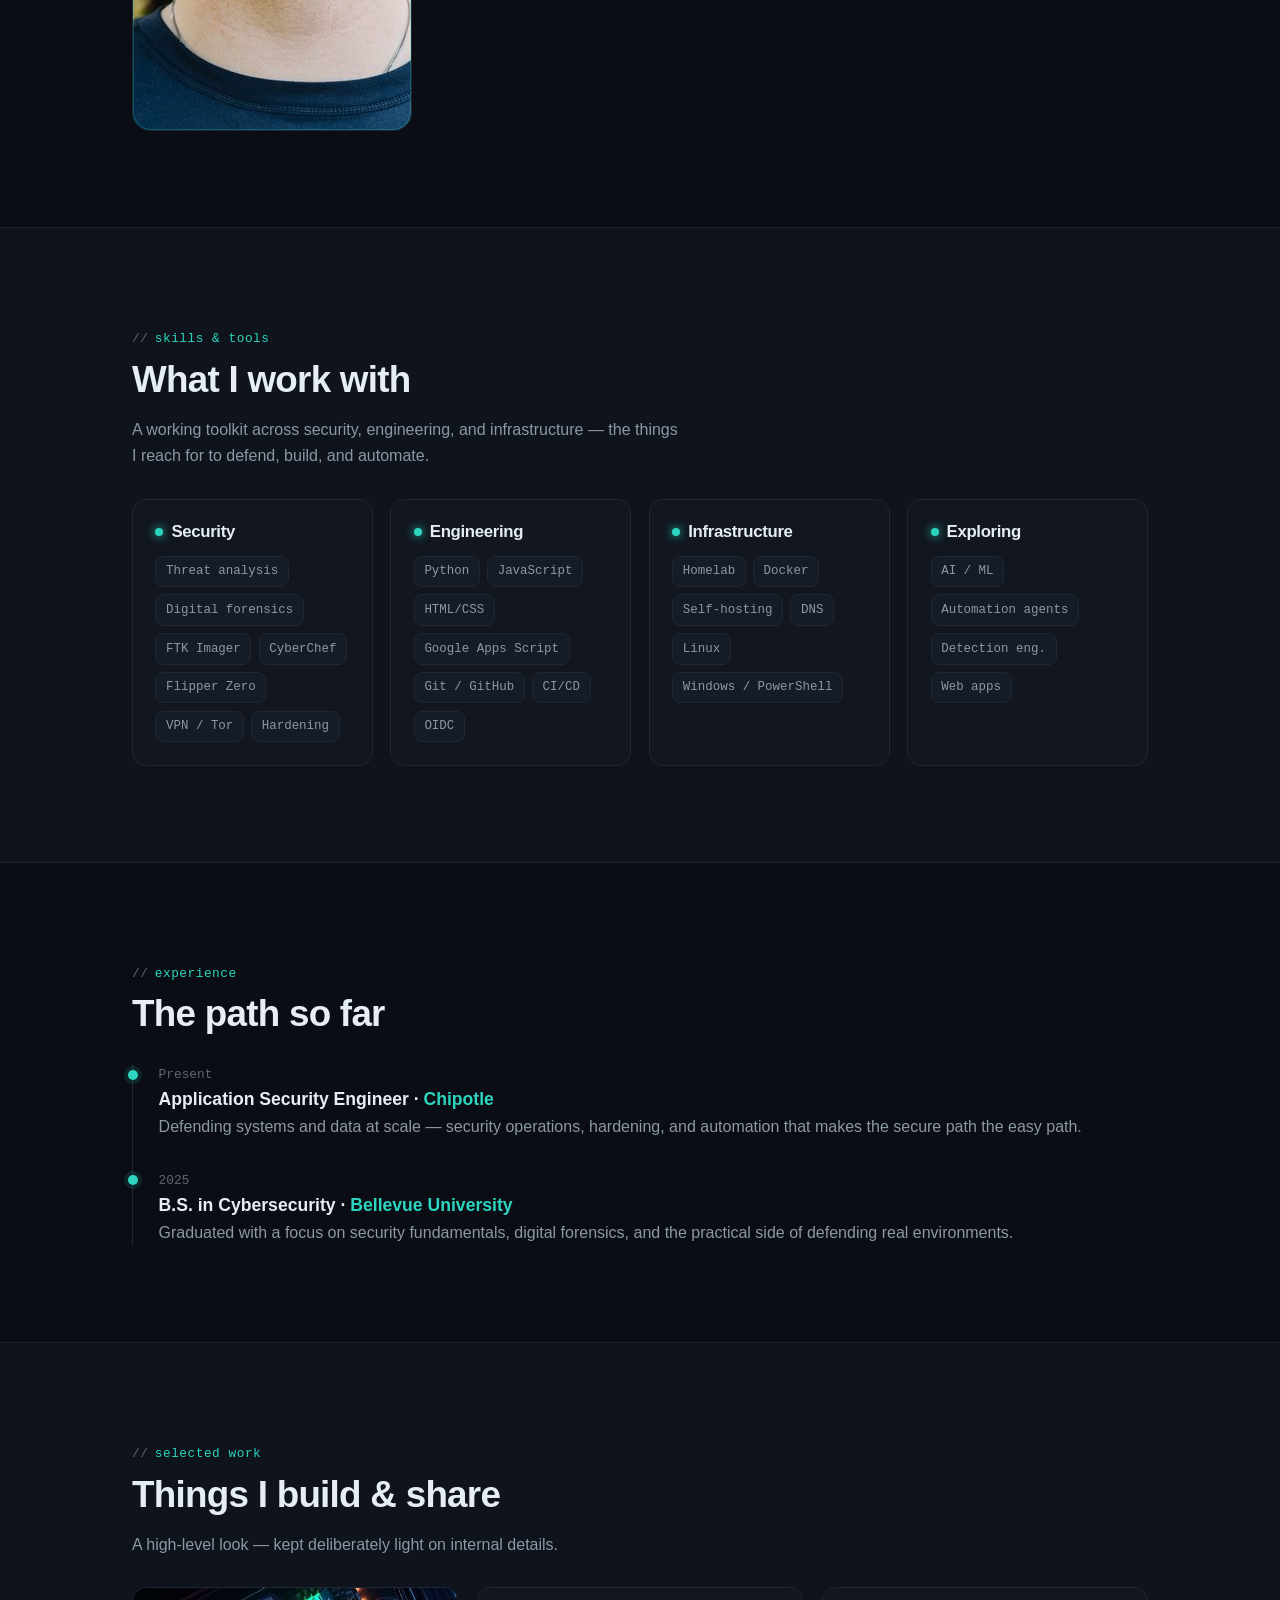
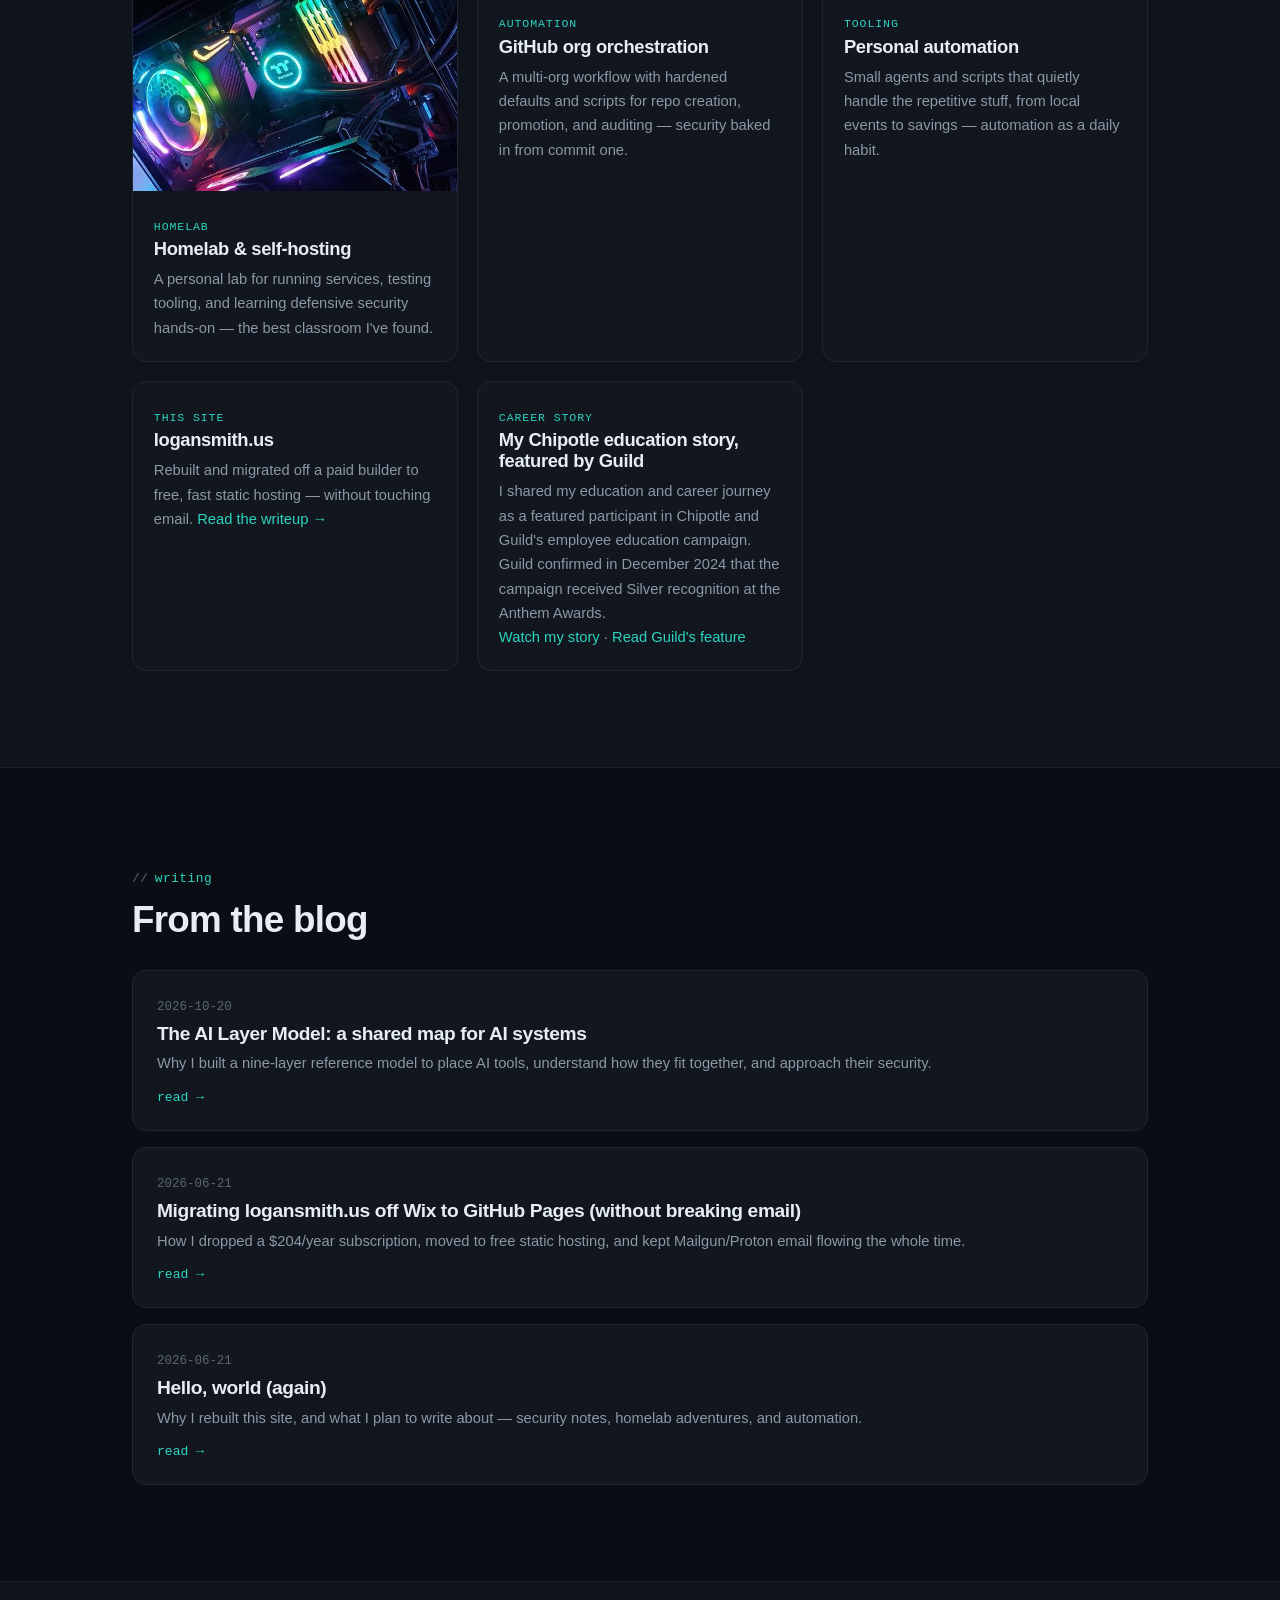
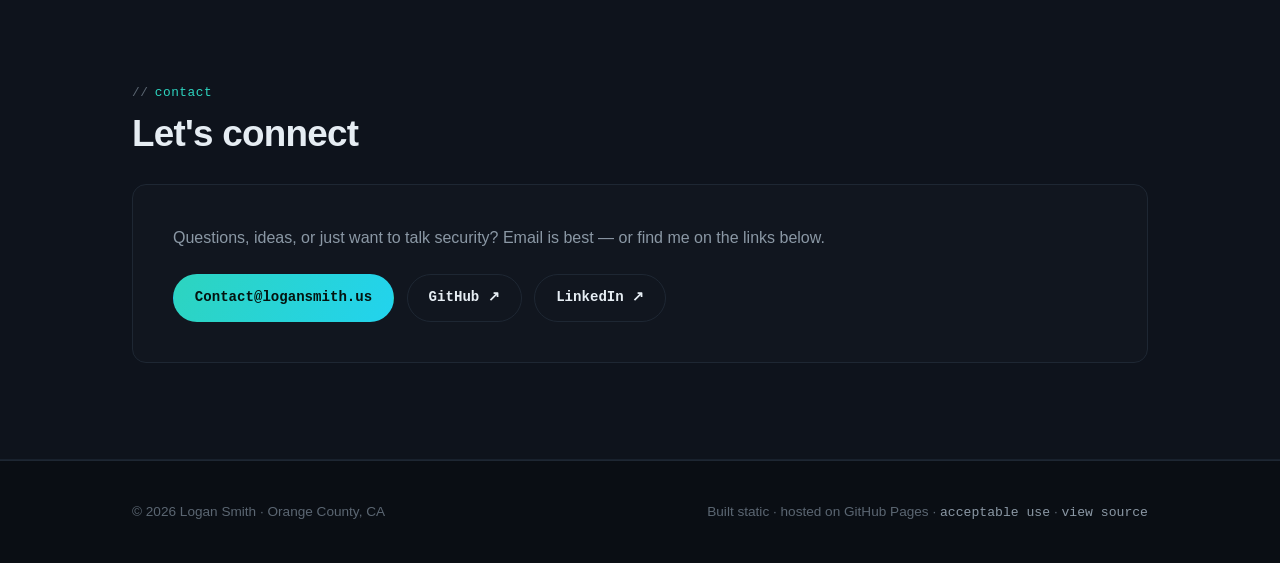
==== commit 3d9da459: "Update job title and add Guild education story card - Job title: IT Security Engineer -> Application" ====
--- a/index.html
+++ b/index.html
@@ -4,7 +4,7 @@
   <meta charset="UTF-8">
   <meta name="viewport" content="width=device-width, initial-scale=1.0">
   <title>Logan Smith — Security Engineer</title>
-  <meta name="description" content="Logan Smith — IT Security Engineer based in Orange County, CA. Defensive security, automation, homelab, and writing about how it all works.">
+  <meta name="description" content="Logan Smith — Application Security Engineer based in Orange County, CA. Defensive security, automation, homelab, and writing about how it all works.">
   <meta name="theme-color" content="#0a0e14">
   <link rel="icon" type="image/png" href="favicon.png">
   <link rel="apple-touch-icon" href="apple-touch-icon.png">
@@ -27,7 +27,7 @@
     "name": "Logan Smith",
     "url": "https://logansmith.us/",
     "image": "https://logansmith.us/profile.jpg",
-    "jobTitle": "IT Security Engineer",
+    "jobTitle": "Application Security Engineer",
     "email": "mailto:Contact@logansmith.us",
     "homeLocation": { "@type": "Place", "name": "Orange County, California" },
     "sameAs": [
@@ -81,10 +81,10 @@
         <div class="about-grid reveal">
           <div class="headshot"><img src="profile.jpg" alt="Portrait of Logan Smith" width="640" height="640"></div>
           <div class="about-body">
-            <p>I've been hooked on security since I first figured out how to bend the rules in Minecraft — that itch to understand how systems really work never went away. In 2025 I earned my B.S. in Cybersecurity from Bellevue University, and today I work as an IT Security Engineer, helping protect a large organization and the people who depend on it.</p>
+            <p>I've been hooked on security since I first figured out how to bend the rules in Minecraft — that itch to understand how systems really work never went away. In 2025 I earned my B.S. in Cybersecurity from Bellevue University, and today I work as an Application Security Engineer, helping protect a large organization and the people who depend on it.</p>
             <p>I care about the unglamorous parts of security: solid fundamentals, automation that removes human error, and clear writing that helps others level up. Off the clock you'll find me in my homelab, automating things that arguably didn't need automating, and following where AI/ML is taking the field.</p>
             <ul class="facts">
-              <li><span class="k">role</span><span>IT Security Engineer @ Chipotle</span></li>
+              <li><span class="k">role</span><span>Application Security Engineer @ Chipotle</span></li>
               <li><span class="k">based</span><span>Orange County, California</span></li>
               <li><span class="k">focus</span><span>Defensive security · automation · homelab</span></li>
               <li><span class="k">degree</span><span>B.S. Cybersecurity, Bellevue University (2025)</span></li>
@@ -137,7 +137,7 @@
         <div class="timeline reveal">
           <div class="tl-item">
             <div class="tl-when">Present</div>
-            <div class="tl-role">IT Security Engineer · <span class="tl-org">Chipotle</span></div>
+            <div class="tl-role">Application Security Engineer · <span class="tl-org">Chipotle</span></div>
             <p class="muted">Defending systems and data at scale — security operations, hardening, and automation that makes the secure path the easy path.</p>
           </div>
           <div class="tl-item">
@@ -153,7 +153,7 @@
     <section id="work" class="section-soft">
       <div class="container">
         <p class="label">selected work</p>
-        <h2>Things I build &amp; tinker with</h2>
+        <h2>Things I build &amp; share</h2>
         <p class="lead-2">A high-level look — kept deliberately light on internal details.</p>
         <div class="work-grid">
           <article class="work-card reveal">
@@ -183,6 +183,14 @@
               <span class="work-tag">This site</span>
               <h3>logansmith.us</h3>
               <p>Rebuilt and migrated off a paid builder to free, fast static hosting — without touching email. <a href="post-wix-to-github.html">Read the writeup →</a></p>
+            </div>
+          </article>
+          <article class="work-card reveal">
+            <div class="body">
+              <span class="work-tag">Career story</span>
+              <h3>My Chipotle education story, featured by Guild</h3>
+              <p>I shared my education and career journey as a featured participant in Chipotle and Guild's employee education campaign. Guild confirmed in December 2024 that the campaign received Silver recognition at the Anthem Awards.</p>
+              <p><a href="https://www.linkedin.com/feed/update/urn:li:share:7138941883589820416/">Watch my story</a> &middot; <a href="https://guild.com/insights/employee-education-transform-your-workforce">Read Guild's feature</a></p>
             </div>
           </article>
         </div>
